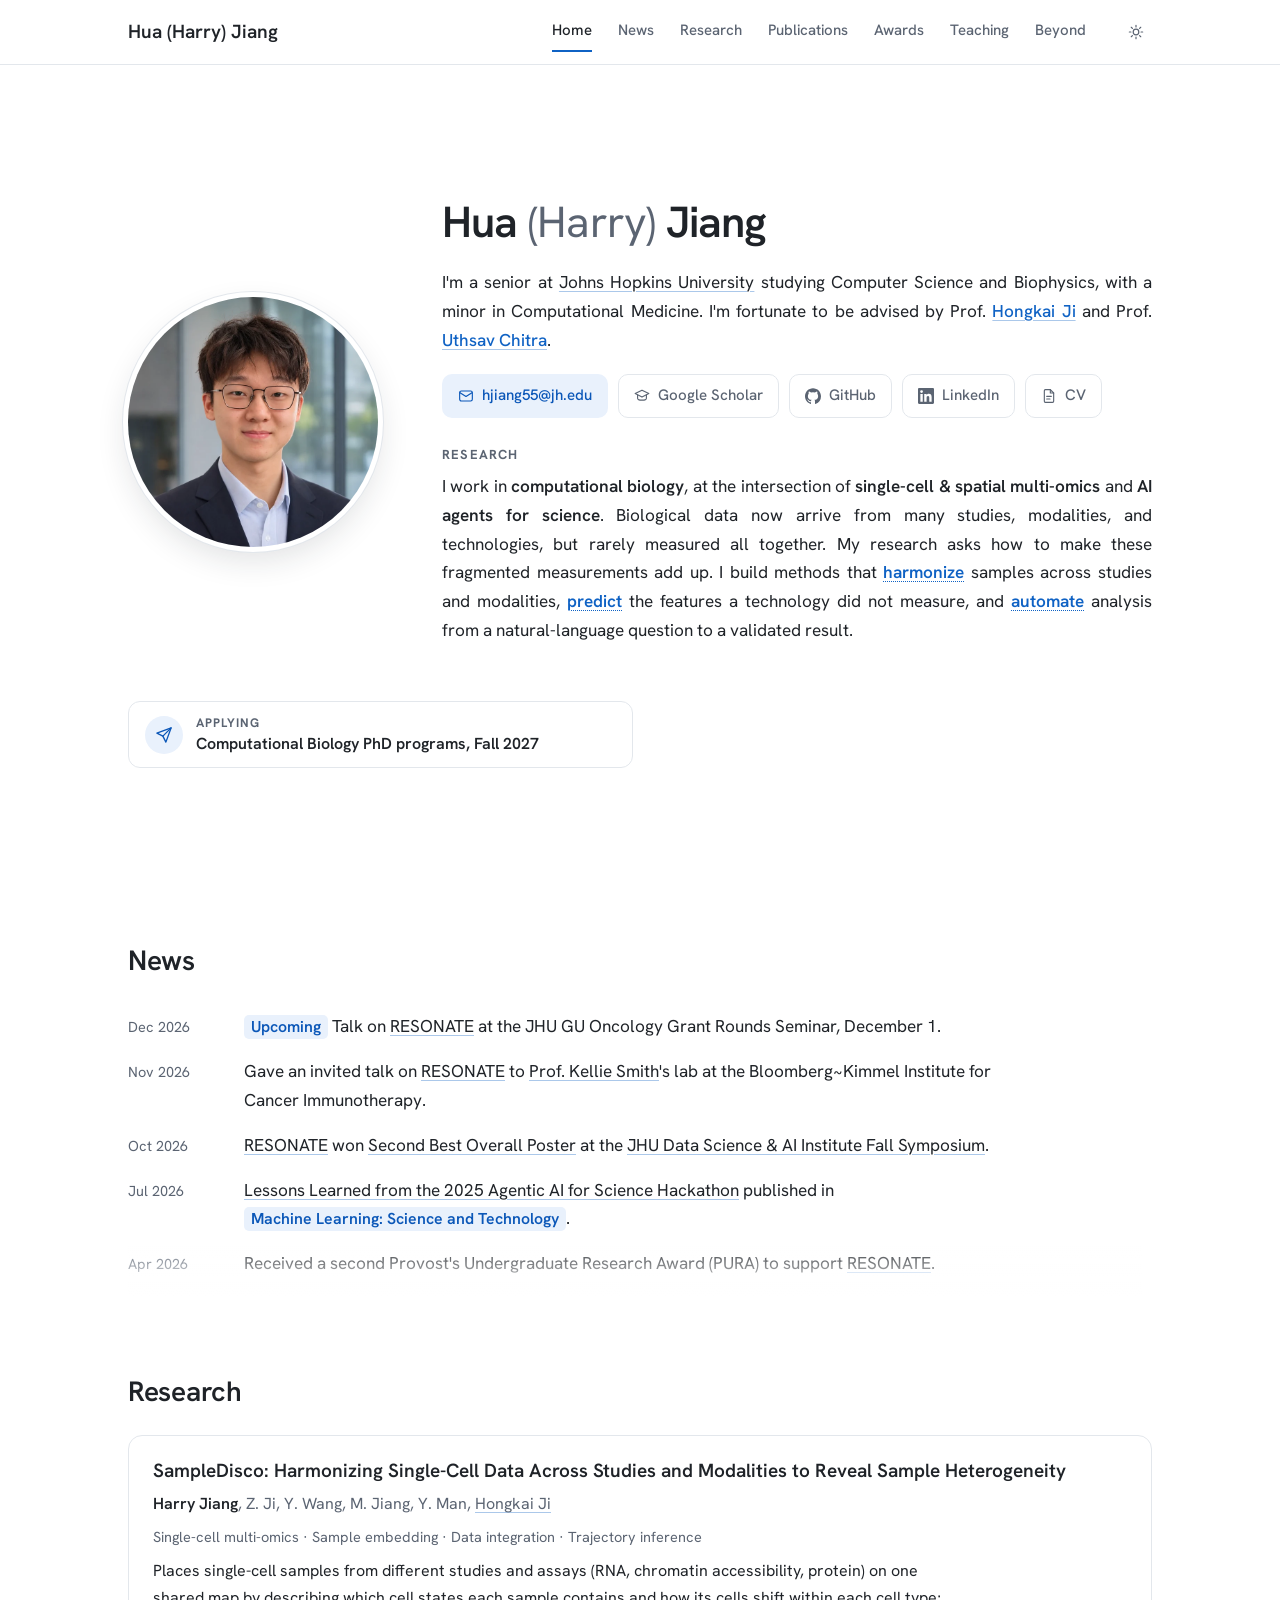
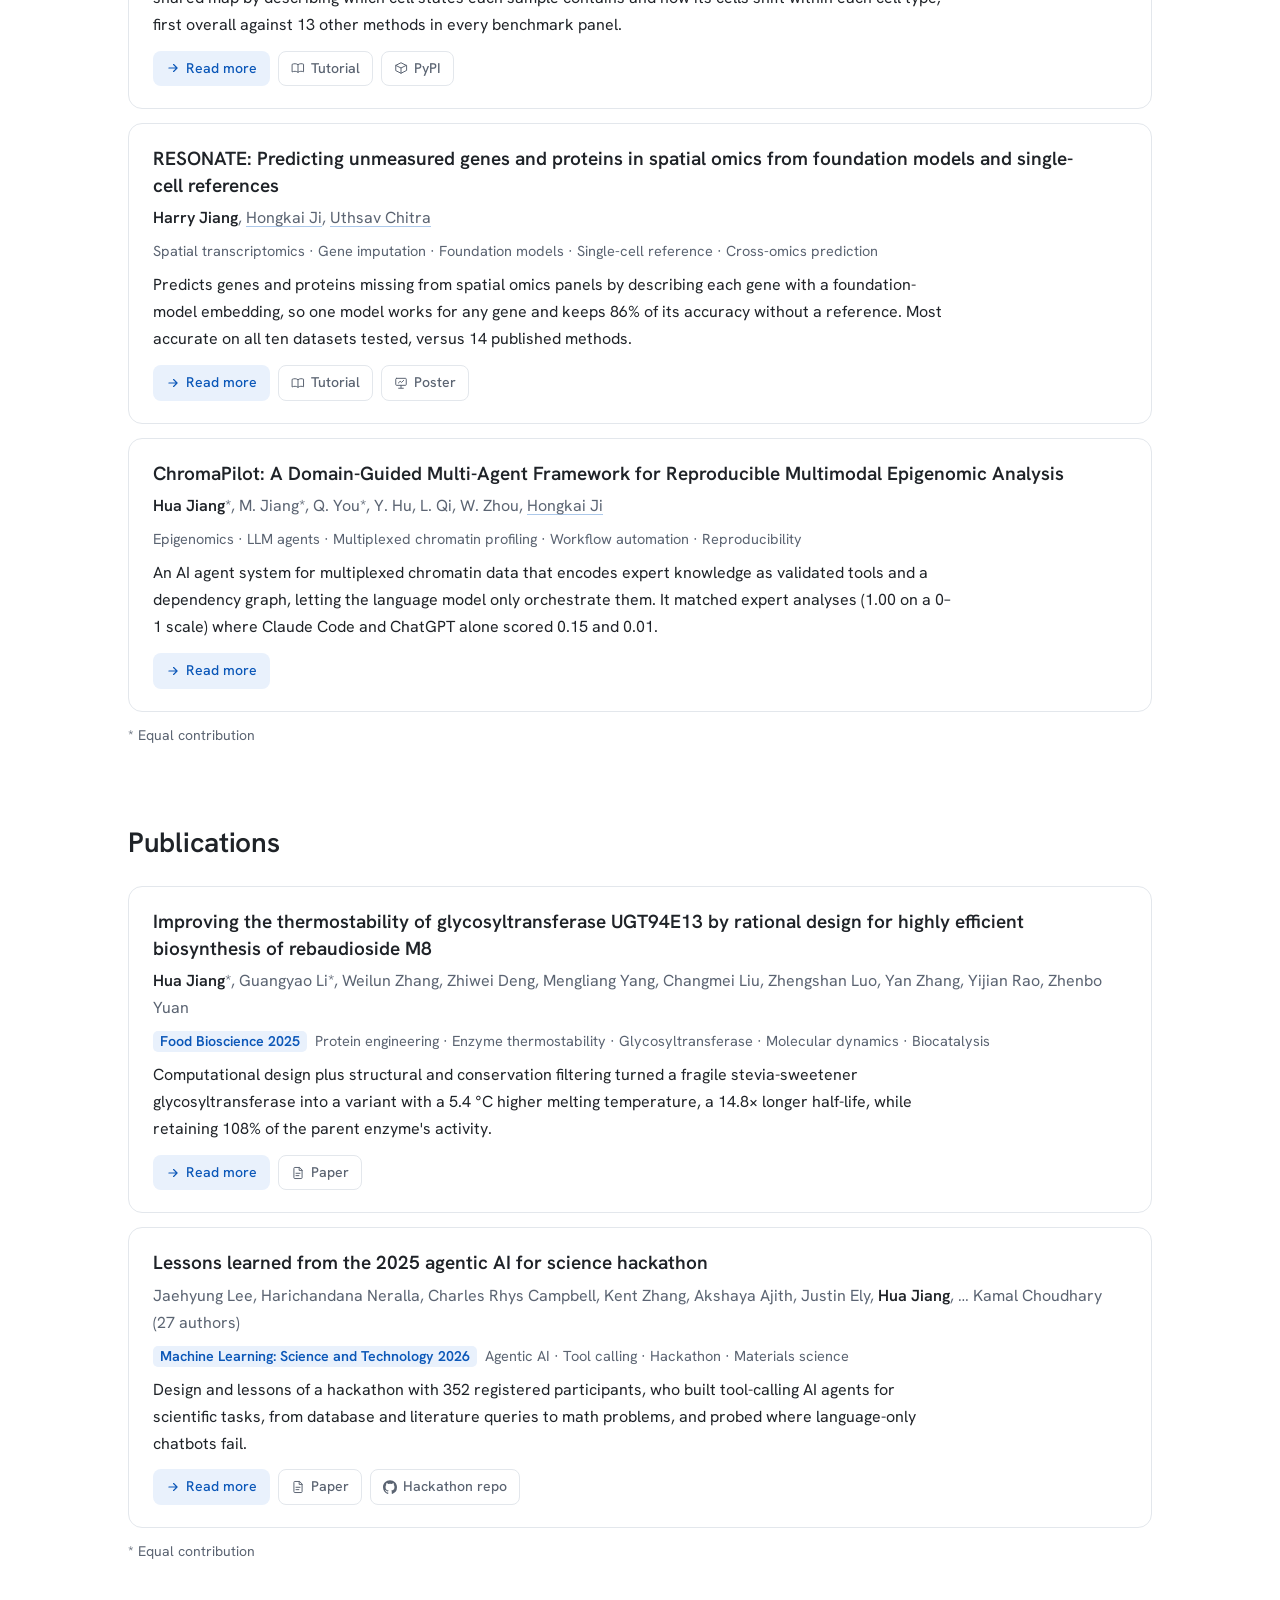
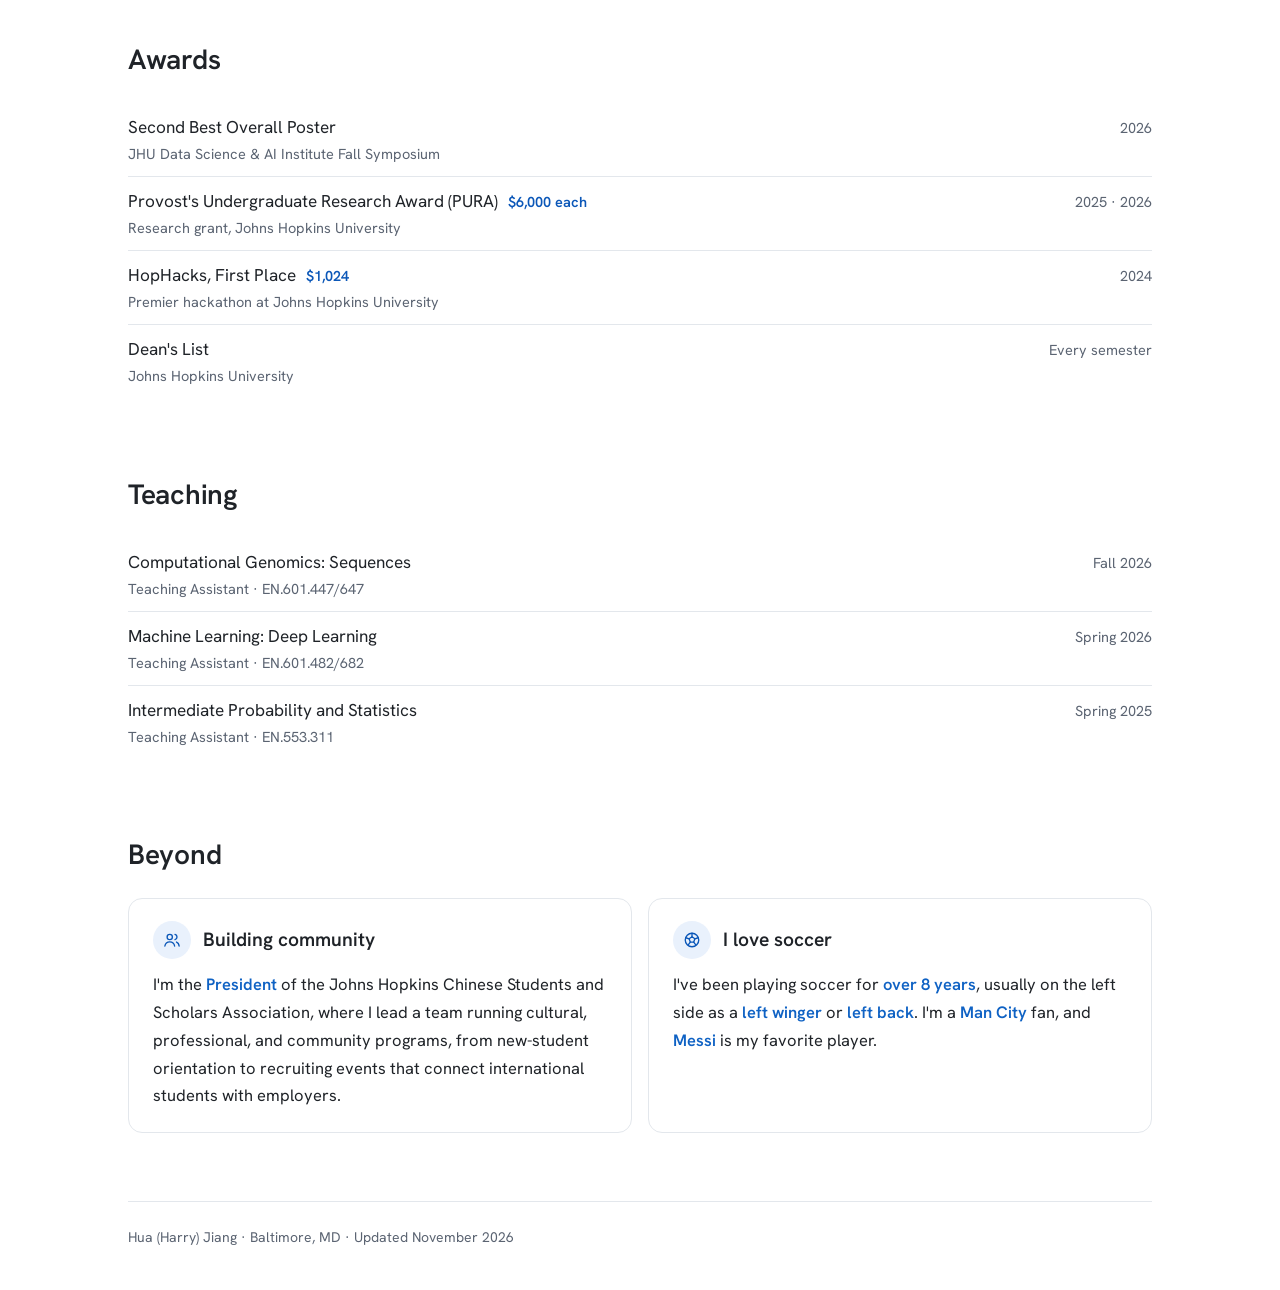
==== index.html @ d9dc02f8 "Rewrite project pages around key messages; hide private code links; applying card - SampleDisco, RES" ====
<!DOCTYPE html>
<html lang="en">
<head>
<meta charset="UTF-8" />
<meta name="viewport" content="width=device-width, initial-scale=1.0" />
<title>Hua (Harry) Jiang | Johns Hopkins University</title>
<meta name="description" content="Hua (Harry) Jiang is a computational biology researcher at Johns Hopkins University working on single-cell and spatial multi-omics and AI agents for science." />
<meta name="author" content="Hua (Harry) Jiang" />
<meta property="og:type" content="website" />
<meta property="og:title" content="Hua (Harry) Jiang | Johns Hopkins University" />
<meta property="og:description" content="Hua (Harry) Jiang is a computational biology researcher at Johns Hopkins University working on single-cell and spatial multi-omics and AI agents for science." />
<meta property="og:url" content="https://j041120h.github.io/" />
<meta property="og:image" content="https://j041120h.github.io/assets/profile.jpg" />
<meta name="twitter:card" content="summary" />
<meta name="twitter:title" content="Hua (Harry) Jiang | Johns Hopkins University" />
<meta name="twitter:description" content="Hua (Harry) Jiang is a computational biology researcher at Johns Hopkins University working on single-cell and spatial multi-omics and AI agents for science." />
<meta name="twitter:image" content="https://j041120h.github.io/assets/profile.jpg" />
<link rel="canonical" href="https://j041120h.github.io/" />
<script type="application/ld+json">
{
 "@context": "https://schema.org",
 "@type": "Person",
 "@id": "https://j041120h.github.io/#person",
 "name": "Hua Jiang",
 "alternateName": ["Harry Jiang", "Hua (Harry) Jiang"],
 "url": "https://j041120h.github.io/",
 "image": "https://j041120h.github.io/assets/profile.jpg",
 "description": "Hua (Harry) Jiang is a computational biology researcher at Johns Hopkins University working on single-cell and spatial multi-omics and AI agents for science.",
 "email": "mailto:hjiang55@jh.edu",
 "jobTitle": "Undergraduate Researcher",
 "affiliation": {"@type": "CollegeOrUniversity", "name": "Johns Hopkins University", "url": "https://www.jhu.edu/"},
 "knowsAbout": ["Computational biology", "Single-cell genomics", "Spatial omics", "Multi-omics integration", "AI agents for science"],
 "sameAs": [
  "https://scholar.google.com/citations?user=ZzkBmwaLdI0C",
  "https://github.com/J041120h",
  "https://www.linkedin.com/in/hua-harry-jiang-b2ab55294/"
 ]
}
</script>
<link rel="icon" href="data:image/svg+xml,%3Csvg xmlns='http://www.w3.org/2000/svg' viewBox='0 0 100 100'%3E%3Crect width='100' height='100' rx='20' fill='%230a4a7a'/%3E%3Ctext x='50' y='67' font-family='Helvetica,Arial,sans-serif' font-size='42' font-weight='600' fill='%23ffffff' text-anchor='middle'%3EHJ%3C/text%3E%3C/svg%3E" />
<script>document.documentElement.className+=' js';/* placeholders show only in local preview or with ?draft */if(location.protocol==='file:'||/[?&]draft\b/.test(location.search))document.documentElement.className+=' draft';</script>
<script>
(function(){var t='light';try{var s=localStorage.getItem('theme');t=s||(window.matchMedia&&matchMedia('(prefers-color-scheme: dark)').matches?'dark':'light');}catch(e){}
document.documentElement.setAttribute('data-theme',t);})();
</script>
<link rel="preconnect" href="https://fonts.googleapis.com">
<link rel="preconnect" href="https://fonts.gstatic.com" crossorigin>
<link href="https://fonts.googleapis.com/css2?family=Hanken+Grotesk:wght@400;500;600;700&display=swap" rel="stylesheet">
<style>
:root{
  --bg:#fff;--bg-soft:#f6f8fa;--ink:#1f2328;--soft:#5b6472;--line:#e3e7ec;
  --accent:#0f62c4;--tint:#e9f1fc;--tint-ink:#0b57b8;--underline:rgba(15,98,196,.35);
  --sans:"Hanken Grotesk","Helvetica Neue",Arial,sans-serif;
  --wrap:1120px;--pad:clamp(20px,4vw,48px);--navh:64px;
  --shadow:0 1px 2px rgba(31,35,40,.1),0 10px 28px rgba(31,35,40,.16);
  --ring:0 0 0 5px var(--bg),0 0 0 6px var(--line),0 12px 32px rgba(31,35,40,.14);
}
:root[data-theme="dark"]{
  --bg:#0d1117;--bg-soft:#151b23;--ink:#e6edf3;--soft:#9aa6b4;--line:#2a313c;
  --accent:#7cb3e8;--tint:#152534;--tint-ink:#a9cdf0;--underline:rgba(124,179,232,.4);
  --shadow:0 10px 28px rgba(0,0,0,.5);
  --ring:0 0 0 5px var(--bg),0 0 0 6px var(--line),0 12px 32px rgba(0,0,0,.45);
}
*,*::before,*::after{box-sizing:border-box;margin:0;padding:0}
html{-webkit-text-size-adjust:100%;scroll-behavior:smooth;scroll-padding-top:calc(var(--navh) + 20px)}
body{background:var(--bg);color:var(--ink);font-family:var(--sans);font-size:clamp(17px,.25vw + 14px,18px);line-height:1.68;-webkit-font-smoothing:antialiased;overflow-x:hidden}
a{color:inherit;text-decoration:underline;text-decoration-color:var(--underline);text-decoration-thickness:1px;text-underline-offset:3px;transition:color .15s,text-decoration-color .15s}
a:hover{color:var(--accent);text-decoration-color:var(--accent)}
:focus-visible{outline:2px solid var(--accent);outline-offset:3px;border-radius:3px}
.skip{position:absolute;left:-9999px;top:0;z-index:99;background:var(--accent);color:#fff;padding:.6rem 1rem}.skip:focus{left:0}

/* top bar */
.topbar{position:sticky;top:0;z-index:50;background:var(--bg);background:color-mix(in srgb,var(--bg) 90%,transparent);-webkit-backdrop-filter:saturate(150%) blur(10px);backdrop-filter:saturate(150%) blur(10px);border-bottom:1px solid var(--line)}
.bar{max-width:var(--wrap);margin:0 auto;height:var(--navh);padding:0 var(--pad);display:flex;align-items:center;gap:1rem}
.brand{font-weight:600;font-size:19px;text-decoration:none}.brand:hover{color:inherit}
.topnav{margin-left:auto;display:flex;gap:26px;min-width:0}
.topnav a{font-size:15px;font-weight:500;color:var(--soft);text-decoration:none;padding:6px 0;border-bottom:2px solid transparent;white-space:nowrap}
.topnav a:hover{color:var(--ink)}.topnav a.current{color:var(--ink);border-bottom-color:var(--accent)}
.theme-btn{margin-left:18px;width:32px;height:32px;flex:none;border:0;background:transparent;color:var(--soft);cursor:pointer;display:grid;place-items:center;border-radius:8px}
.theme-btn:hover{color:var(--accent);background:var(--bg-soft)}.theme-btn svg{width:16px;height:16px;display:block}
:root[data-theme="dark"] .icon-sun{display:none}:root:not([data-theme="dark"]) .icon-moon{display:none}

/* hero */
main{max-width:var(--wrap);margin:0 auto;padding:0 var(--pad)}
.hero{display:grid;grid-template-columns:clamp(210px,20vw,250px) minmax(0,1fr);gap:clamp(40px,5vw,68px);min-height:calc(100vh - var(--navh));min-height:calc(100svh - var(--navh));padding:32px 0;align-content:center;align-items:center}
.portrait{width:100%;aspect-ratio:1;border-radius:50%;overflow:hidden;background:var(--bg-soft);box-shadow:var(--ring)}
.portrait img{width:100%;height:100%;object-fit:cover;display:block}
h1{font-size:clamp(38px,3.4vw,48px);font-weight:600;line-height:1.1;letter-spacing:-.018em;margin-bottom:22px}
h1 .nick{color:var(--soft);font-weight:400}
.hero-text{position:relative;min-width:0}
.hero-text > p{text-align:justify;text-justify:inter-word;hyphens:manual;text-wrap:pretty}
.hero-text p + p{margin-top:16px}
.hero-text strong{font-weight:600}
.advisors a{color:var(--accent);font-weight:500}
.label{font-size:.76em;font-weight:700;letter-spacing:.09em;text-transform:uppercase;color:var(--soft);margin:26px 0 6px}
.nb{white-space:nowrap}

/* link buttons */
.links{display:flex;flex-wrap:wrap;gap:10px;margin-top:20px}
.links a{display:inline-flex;align-items:center;gap:8px;padding:8px 15px;border:1px solid var(--line);border-radius:10px;font-size:.88em;font-weight:500;color:var(--soft);text-decoration:none;transition:color .15s,border-color .15s,background .15s}
.links a:hover{color:var(--accent);border-color:var(--accent);background:var(--tint)}
.links a.primary{color:var(--tint-ink);background:var(--tint);border-color:transparent}
.links a.primary:hover{border-color:var(--accent);background:color-mix(in srgb,var(--tint) 82%,var(--accent))}
.links svg{width:16px;height:16px;display:block;flex:none}
.links.sm{margin-top:12px;gap:8px}.links.sm a{padding:5px 12px;border-radius:8px;font-size:.82em;gap:6px}.links.sm svg{width:14px;height:14px}

/* status cards */
.status{grid-column:1/-1;display:grid;grid-template-columns:repeat(2,minmax(0,1fr));gap:14px;margin-top:-8px}
.stat{display:flex;align-items:center;gap:13px;padding:13px 16px;border:1px solid var(--line);border-radius:12px}
.stat-ic{display:grid;place-items:center;width:38px;height:38px;flex:none;border-radius:50%;background:var(--tint);color:var(--tint-ink)}.stat-ic svg{width:18px;height:18px;display:block}
.stat-k{font-size:.72em;font-weight:700;letter-spacing:.08em;text-transform:uppercase;color:var(--soft);line-height:1.4}
.stat-v{font-size:.93em;font-weight:600;line-height:1.35}

/* research peek cards */
.peek-trigger{font:inherit;font-weight:600;color:var(--accent);background:none;border:0;padding:0;cursor:pointer;text-decoration:underline dotted;text-decoration-thickness:1px;text-underline-offset:3px}
.peek-trigger[aria-expanded="true"]{text-decoration-style:solid}
.peek-card{margin-top:12px;padding:14px 18px;background:var(--bg);border:1px solid var(--line);border-radius:12px;font-size:15.5px;line-height:1.55}
.js .peek-card{display:none;position:absolute;z-index:20;width:min(440px,100%);margin:0;box-shadow:var(--shadow)}
.js .peek-card.open{display:block}
.peek-head{font-weight:600;margin-bottom:4px}.peek-rel{margin-top:6px;color:var(--soft);font-size:14.5px}

/* sections */
.page{padding:36px 0}
h2{font-size:28px;font-weight:600;letter-spacing:-.01em;margin-bottom:20px}
.subhead{font-size:.76em;font-weight:700;letter-spacing:.09em;text-transform:uppercase;color:var(--soft);margin:30px 0 12px}
.chip{display:inline-block;padding:0 7px;border-radius:5px;background:var(--tint);color:var(--tint-ink);font-weight:600;font-size:.92em;line-height:1.5;white-space:nowrap}
.chip.muted{background:var(--bg-soft);color:var(--soft)}
.hl{color:var(--accent);font-weight:600;white-space:nowrap}

/* news */
.news{list-style:none}.news li{display:grid;grid-template-columns:96px 1fr;gap:20px;padding:8px 0;align-items:baseline}
.news li > span:last-child{text-wrap:pretty}
.date{font-size:14.5px;color:var(--soft);white-space:nowrap}
.news-scroll{position:relative}
.news{max-height:17em;overflow-y:auto;padding-right:10px;scrollbar-width:thin;scrollbar-color:var(--line) transparent}
.news::-webkit-scrollbar{width:6px}.news::-webkit-scrollbar-thumb{background:var(--line);border-radius:3px}
.news-scroll::after{content:"";position:absolute;left:0;right:10px;bottom:0;height:56px;pointer-events:none;background:linear-gradient(to bottom,transparent,var(--bg));transition:opacity .2s}
.news-scroll.at-end::after{opacity:0}

/* publications */
.pubs{list-style:none}
.pub{padding:22px 24px;border:1px solid var(--line);border-radius:14px;scroll-margin-top:calc(var(--navh) + 20px);transition:border-color .2s,box-shadow .2s,background .2s}
.pub + .pub{margin-top:14px}.pub:target{border-color:var(--accent);background:var(--tint)}
.pub-title{font-size:19px;font-weight:600;line-height:1.4;margin-bottom:6px;text-wrap:pretty}.pub-title a{text-decoration:none}.pub-title a:hover{color:var(--accent)}
.pub-authors{font-size:16px;color:var(--soft)}.pub-authors strong{color:var(--ink);font-weight:600}
.pub-venue{font-size:15.5px;margin-top:6px}.pub-venue .chip{white-space:normal}
.pub-kw{color:var(--soft);font-size:14.5px;margin-left:8px}
.pub-tldr{font-size:16px;margin-top:8px;max-width:50em;text-wrap:pretty}
.footnote{margin-top:12px;font-size:14px;color:var(--soft)}

/* rows (awards, teaching) */
.rows{list-style:none}.rows li{display:grid;grid-template-columns:1fr auto;gap:4px 24px;padding:10px 0;border-bottom:1px solid var(--line);align-items:baseline}.rows li:last-child{border-bottom:0}
.sub{display:block;font-size:14.5px;color:var(--soft)}.terms{font-size:14.5px;color:var(--soft);text-align:right}
.amt{color:var(--tint-ink);font-size:14.5px;font-weight:600;margin-left:6px}

/* beyond cards */
.bgrid{display:grid;grid-template-columns:repeat(auto-fit,minmax(min(100%,340px),1fr));gap:16px}
.bcard{padding:22px 24px;border:1px solid var(--line);border-radius:14px}
.bhead{display:flex;align-items:center;gap:12px;margin-bottom:12px}.bhead h3{font-size:1.12em;font-weight:600}
.bcard p{font-size:.96em;text-wrap:pretty}.bcard a{color:var(--accent);font-weight:500}
.facts{display:flex;flex-wrap:wrap;gap:8px;margin-top:14px;font-size:.84em}

/* draft placeholders: delete once real content is in */
.todo{display:inline-block;padding:0 8px;border:1px dashed var(--soft);border-radius:6px;color:var(--soft);font-style:italic;font-weight:500;font-size:.9em;line-height:1.6}
.links a.todo-link{border-style:dashed;font-style:italic}
.bcard.todo-card{border-style:dashed}.bcard.todo-card p{color:var(--soft);font-style:italic}
html:not(.draft) .todo-only{display:none!important}

footer{margin-top:32px;padding:24px 0 40px;border-top:1px solid var(--line);font-size:14px;color:var(--soft);display:flex;flex-wrap:wrap;justify-content:space-between;gap:6px 24px}
footer a{color:inherit}
@media (max-width:1200px){footer{padding-right:56px}}
.to-top{position:fixed;right:24px;bottom:24px;z-index:60;width:42px;height:42px;border:1px solid var(--line);border-radius:50%;background:var(--bg);color:var(--soft);cursor:pointer;display:grid;place-items:center;opacity:0;visibility:hidden;transition:opacity .25s,color .15s}
.to-top.show{opacity:1;visibility:visible}.to-top:hover{color:var(--accent)}.to-top svg{width:17px;height:17px;display:block}

/* inline-link hover pill */
.hero-text p a,.stat-v a,.peek-rel a,.news a,.pub-authors a,.bcard a,.peek-trigger{border-radius:3px;transition:color .15s,background-color .15s,box-shadow .15s,text-decoration-color .15s}
.hero-text p a:hover,.stat-v a:hover,.peek-rel a:hover,.news a:hover,.pub-authors a:hover,.bcard a:hover,.peek-trigger:hover,.peek-trigger[aria-expanded="true"]{color:var(--tint-ink);background-color:var(--tint);box-shadow:0 0 0 3px var(--tint);text-decoration-color:transparent}
.stat,.bcard{transition:border-color .2s,box-shadow .2s}
@media (hover:hover){.pub:hover,.stat:hover,.bcard:hover{border-color:color-mix(in srgb,var(--accent) 35%,var(--line));box-shadow:0 2px 12px rgba(31,35,40,.06)}}

@keyframes rise{from{opacity:0;transform:translateY(8px)}to{opacity:1;transform:none}}
.hero > *{animation:rise .5s cubic-bezier(.2,.7,.3,1) both}.hero > *:nth-child(2){animation-delay:.05s}.hero > *:nth-child(3){animation-delay:.1s}
@media (prefers-reduced-motion:reduce){html{scroll-behavior:auto}.hero > *{animation:none}}

@media (max-width:860px){
  .hero{grid-template-columns:1fr;gap:28px;padding:28px 0;align-content:start;align-items:start}
  .portrait{width:150px}
  .status{grid-template-columns:1fr;margin-top:0}
  h1{font-size:36px}
  .js .peek-card{left:0!important;width:100%}
}
@media (max-width:760px){.bgrid{grid-template-columns:1fr}.hero-text > p{text-align:left}}
@media (max-width:700px){.brand{display:none}.topnav{margin-left:0;gap:18px;overflow-x:auto;scrollbar-width:none}.topnav::-webkit-scrollbar{display:none}.bar{--navh:56px;height:56px}.theme-btn{margin-left:auto}}
@media (max-width:560px){body{font-size:16px}.news li{grid-template-columns:1fr;gap:0}.rows li{grid-template-columns:1fr}.terms{text-align:left}.pub-kw{display:block;margin:4px 0 0}.pub{padding:18px}}
@media print{.topbar,.to-top,.skip{display:none!important}.news{max-height:none;overflow:visible}.news-scroll::after{display:none}.js .peek-card{display:block;position:static;box-shadow:none;width:100%;margin-top:8px}}
</style>
</head>
<body>
<a class="skip" href="#main">Skip to content</a>

<header class="topbar"><div class="bar">
  <a class="brand" href="#home">Hua (Harry) Jiang</a>
  <nav class="topnav" aria-label="Sections"><a href="#home">Home</a><a href="#news">News</a><a href="#research">Research</a><a href="#publications">Publications</a><a href="#awards">Awards</a><a href="#teaching">Teaching</a><a href="#beyond">Beyond</a></nav>
  <button class="theme-btn" id="theme" type="button" aria-label="Toggle color theme" aria-pressed="false"><svg class="icon-sun" viewBox="0 0 24 24" fill="none" stroke="currentColor" stroke-width="1.8" stroke-linecap="round" aria-hidden="true"><circle cx="12" cy="12" r="4.2"/><path d="M12 2v2.4M12 19.6V22M2 12h2.4M19.6 12H22M4.9 4.9l1.7 1.7M17.4 17.4l1.7 1.7M19.1 4.9l-1.7 1.7M6.6 17.4l-1.7 1.7"/></svg><svg class="icon-moon" viewBox="0 0 24 24" fill="none" stroke="currentColor" stroke-width="1.8" stroke-linejoin="round" aria-hidden="true"><path d="M20 14.4A8 8 0 0 1 9.6 4 7 7 0 1 0 20 14.4Z"/></svg></button>
</div></header>

<main id="main">

<!-- ============================== HOME ============================== -->
<section class="hero page" id="home">
  <div>
    <div class="portrait"><picture><source srcset="assets/profile.webp?v=2" type="image/webp"><img src="assets/profile.jpg?v=2" alt="Hua (Harry) Jiang" width="720" height="720"></picture></div>
  </div>
  <div class="hero-text" id="heroText">
    <h1>Hua <span class="nick">(Harry)</span> Jiang</h1>
    <p>I'm a senior at <a href="https://www.jhu.edu/" target="_blank" rel="noopener noreferrer">Johns Hopkins University</a> studying Computer Science and Biophysics, with a minor in Computational Medicine. I'm fortunate to be advised by <span class="advisors">Prof. <a href="https://publichealth.jhu.edu/faculty/1943/hongkai-ji" target="_blank" rel="noopener noreferrer">Hongkai Ji</a> and Prof. <a href="https://uthsavc.github.io" target="_blank" rel="noopener noreferrer">Uthsav Chitra</a></span>.</p>
    <nav class="links" aria-label="Profiles">
      <a class="primary" id="emailBox" href="mailto:hjiang55@jh.edu" title="Click to copy"><svg viewBox="0 0 24 24" fill="none" stroke="currentColor" stroke-width="1.7" stroke-linecap="round" stroke-linejoin="round" aria-hidden="true"><rect x="2.5" y="4.5" width="19" height="15" rx="2.5"/><path d="m3 7 9 5.6L21 7"/></svg><span class="email-text">hjiang55@jh.edu</span></a>
      <a href="https://scholar.google.com/citations?user=ZzkBmwaLdI0C&amp;hl=en" target="_blank" rel="noopener noreferrer"><svg viewBox="0 0 24 24" fill="none" stroke="currentColor" stroke-width="1.7" stroke-linecap="round" stroke-linejoin="round" aria-hidden="true"><path d="M12 3.2 1.8 8.4 12 13.6l10.2-5.2z"/><path d="M5.4 10.6v4.6c0 1.7 2.95 3 6.6 3s6.6-1.3 6.6-3v-4.6"/></svg>Google Scholar</a>
      <a href="https://github.com/J041120h" target="_blank" rel="noopener noreferrer"><svg viewBox="0 0 24 24" fill="currentColor" aria-hidden="true"><path d="M12 .5C5.37.5 0 5.87 0 12.5c0 5.3 3.44 9.8 8.2 11.39.6.11.82-.26.82-.58v-2.03c-3.34.73-4.04-1.61-4.04-1.61-.55-1.39-1.34-1.76-1.34-1.76-1.09-.75.08-.73.08-.73 1.2.08 1.84 1.24 1.84 1.24 1.07 1.83 2.81 1.3 3.5.99.11-.78.42-1.3.76-1.6-2.67-.3-5.47-1.34-5.47-5.96 0-1.32.47-2.39 1.24-3.23-.12-.31-.54-1.53.12-3.18 0 0 1.01-.32 3.3 1.23a11.5 11.5 0 0 1 6 0c2.29-1.55 3.3-1.23 3.3-1.23.66 1.65.24 2.87.12 3.18.77.84 1.24 1.91 1.24 3.23 0 4.63-2.81 5.65-5.49 5.95.43.37.82 1.1.82 2.22v3.29c0 .32.21.7.83.58A12 12 0 0 0 24 12.5C24 5.87 18.63.5 12 .5z"/></svg>GitHub</a>
      <a href="https://www.linkedin.com/in/hua-harry-jiang-b2ab55294/" target="_blank" rel="noopener noreferrer"><svg viewBox="0 0 24 24" fill="currentColor" aria-hidden="true"><path d="M20.45 20.45h-3.56v-5.57c0-1.33-.02-3.04-1.85-3.04-1.85 0-2.14 1.45-2.14 2.94v5.67H9.35V9h3.41v1.56h.05c.48-.9 1.64-1.85 3.37-1.85 3.6 0 4.27 2.37 4.27 5.46v6.28zM5.34 7.43a2.06 2.06 0 1 1 0-4.13 2.06 2.06 0 0 1 0 4.13zM7.12 20.45H3.56V9h3.56v11.45zM22.22 0H1.77C.79 0 0 .77 0 1.73v20.54C0 23.23.79 24 1.77 24h20.45c.98 0 1.78-.77 1.78-1.73V1.73C24 .77 23.2 0 22.22 0z"/></svg>LinkedIn</a>
      <a href="assets/Hua_Jiang_CV.pdf" target="_blank" rel="noopener noreferrer"><svg viewBox="0 0 24 24" fill="none" stroke="currentColor" stroke-width="1.7" stroke-linecap="round" stroke-linejoin="round" aria-hidden="true"><path d="M14 2.5H6.5A1.5 1.5 0 0 0 5 4v16a1.5 1.5 0 0 0 1.5 1.5h11A1.5 1.5 0 0 0 19 20V7.5z"/><path d="M14 2.5V7.5H19M8.5 12.5h7M8.5 16.5h5"/></svg>CV</a>
    </nav>

    <h2 class="label">Research</h2>
    <!-- DRAFT: research statement written from the resume; edit freely -->
    <p>I work in <strong>computational biology</strong>, at the intersection of <strong>single-cell &amp; spatial multi-omics</strong> and <strong>AI agents for science</strong>. Biological data now arrive from many studies, modalities, and technologies, but rarely measured all together. My research asks how to make these fragmented measurements add up. I build methods that <span class="nb"><button type="button" class="peek-trigger" aria-expanded="false" aria-controls="peek-harmonize">harmonize</button></span> samples across studies and modalities, <span class="nb"><button type="button" class="peek-trigger" aria-expanded="false" aria-controls="peek-predict">predict</button></span> the features a technology did not measure, and <span class="nb"><button type="button" class="peek-trigger" aria-expanded="false" aria-controls="peek-automate">automate</button></span> analysis from a natural-language question to a validated result.</p>
    <div class="peek-card" id="peek-harmonize"><div class="peek-head">Harmonize across studies</div>Embed single-cell samples from different studies and assays (RNA, chromatin accessibility, protein) in one shared space, without paired measurements.<div class="peek-rel">See <a href="sampledisco/">SampleDisco</a></div></div>
    <div class="peek-card" id="peek-predict"><div class="peek-head">Predict what wasn't measured</div>Predict unmeasured genes and proteins in spatial data from foundation-model gene embeddings and a single-cell reference.<div class="peek-rel">See <a href="resonate/">RESONATE</a></div></div>
    <div class="peek-card" id="peek-automate"><div class="peek-head">Automate analysis</div>Multi-agent systems that turn natural-language requests into validated epigenomic analyses, scripts, and reports.<div class="peek-rel">See <a href="chromapilot/">ChromaPilot</a></div></div>
  </div>

  <div class="status">
    <div class="stat"><span class="stat-ic"><svg viewBox="0 0 24 24" fill="none" stroke="currentColor" stroke-width="1.8" stroke-linecap="round" stroke-linejoin="round" aria-hidden="true"><path d="M21.5 2.5 10.5 13.5"/><path d="M21.5 2.5 14.5 21.5l-4-8-8-4z"/></svg></span><div><div class="stat-k">Applying</div><div class="stat-v">Computational Biology PhD programs, Fall 2027</div></div></div>
  </div>
</section>

<!-- ============================== NEWS ============================== -->
<section class="page" id="news"><h2>News</h2>
<div class="news-scroll" id="newsScroll"><ul class="news" id="newsList" tabindex="0" aria-label="News, scroll for more">
  <li><span class="date">Dec 2026</span><span><span class="chip">Upcoming</span> Talk on <a href="resonate/">RESONATE</a> at the JHU GU Oncology Grant Rounds Seminar, December 1.</span></li>
  <li><span class="date">Nov 2026</span><span>Gave an invited talk on <a href="resonate/">RESONATE</a> to <a href="https://gradimmunology.med.som.jhmi.edu/smith" target="_blank" rel="noopener noreferrer">Prof. Kellie Smith</a>'s lab at the Bloomberg~Kimmel Institute for Cancer Immunotherapy.</span></li>
  <li><span class="date">Oct 2026</span><span><a href="resonate/">RESONATE</a> won <a href="resonate/poster.jpg" target="_blank" rel="noopener noreferrer">Second Best Overall Poster</a> at the <a href="https://ai.jhu.edu/event/data-science-and-ai-institute-fall-2026-symposium-artificial-intelligence-and-human-learning/" target="_blank" rel="noopener noreferrer">JHU Data Science &amp; AI Institute Fall Symposium</a>.</span></li>
  <li><span class="date">Jul 2026</span><span><a href="hackathon/">Lessons Learned from the 2025 Agentic AI for Science Hackathon</a> published in <span class="chip">Machine Learning: Science and Technology</span>.</span></li>
  <li><span class="date">Apr 2026</span><span>Received a second Provost's Undergraduate Research Award (PURA) to support <a href="resonate/">RESONATE</a>.</span></li>
  <li><span class="date">Nov 2025</span><span>Co-first-author paper on <a href="ugt94e13/">engineering a thermostable glycosyltransferase</a> published in <span class="chip">Food Bioscience</span>.</span></li>
  <li><span class="date">Apr 2025</span><span>Received the Provost's Undergraduate Research Award (PURA).</span></li>
  <li><span class="date">Sep 2024</span><span>Won <strong>First Place</strong> at HopHacks, Johns Hopkins' premier hackathon.</span></li>
</ul></div>
</section>

<!-- ============================== RESEARCH ============================== -->
<!-- BEGIN:research -->
<section class="page" id="research"><h2>Research</h2>
<ol class="pubs">
  <li class="pub" id="pub-sampledisco"><h3 class="pub-title"><a href="sampledisco/">SampleDisco: Harmonizing Single-Cell Data Across Studies and Modalities to Reveal Sample Heterogeneity</a></h3>
    <p class="pub-authors"><strong>Harry Jiang</strong>, Z. Ji, Y. Wang, M. Jiang, Y. Man, Hongkai Ji</p>
    <p class="pub-venue"><span class="pub-kw" style="margin-left:0">Single-cell multi-omics · Sample embedding · Data integration · Trajectory inference</span></p>
    <p class="pub-tldr">Places single-cell samples from different studies and assays (RNA, chromatin accessibility, protein) on one shared map by describing which cell states each sample contains and how its cells shift within each cell type; first overall against 13 other methods in every benchmark panel.</p>
    <nav class="links sm" aria-label="Links"><a class="primary" href="sampledisco/"><svg viewBox="0 0 24 24" fill="none" stroke="currentColor" stroke-width="2" stroke-linecap="round" stroke-linejoin="round" aria-hidden="true"><path d="M5 12h14M13 6l6 6-6 6"/></svg>Read more</a><a href="https://j041120h.github.io/SampleDisco_tutorial/" target="_blank" rel="noopener noreferrer"><svg viewBox="0 0 24 24" fill="none" stroke="currentColor" stroke-width="1.7" stroke-linecap="round" stroke-linejoin="round" aria-hidden="true"><path d="M2.5 5.5c3-1.3 6.2-1.3 9.5.8 3.3-2.1 6.5-2.1 9.5-.8v13c-3-1.3-6.2-1.3-9.5.8-3.3-2.1-6.5-2.1-9.5-.8z"/><path d="M12 6.3v13"/></svg>Tutorial</a><a href="https://pypi.org/project/sampledisco/" target="_blank" rel="noopener noreferrer"><svg viewBox="0 0 24 24" fill="none" stroke="currentColor" stroke-width="1.7" stroke-linecap="round" stroke-linejoin="round" aria-hidden="true"><path d="M21 7.5 12 3 3 7.5v9L12 21l9-4.5z"/><path d="M3 7.5 12 12l9-4.5M12 12v9"/></svg>PyPI</a></nav></li>
  <li class="pub" id="pub-resonate"><h3 class="pub-title"><a href="resonate/">RESONATE: Predicting unmeasured genes and proteins in spatial omics from foundation models and single-cell references</a></h3>
    <p class="pub-authors"><strong>Harry Jiang</strong>, Hongkai Ji, Uthsav Chitra</p>
    <p class="pub-venue"><span class="pub-kw" style="margin-left:0">Spatial transcriptomics · Gene imputation · Foundation models · Single-cell reference · Cross-omics prediction</span></p>
    <p class="pub-tldr">Predicts genes and proteins missing from spatial omics panels by describing each gene with a foundation-model embedding, so one model works for any gene and keeps 86% of its accuracy without a reference. Most accurate on all ten datasets tested, versus 14 published methods.</p>
    <nav class="links sm" aria-label="Links"><a class="primary" href="resonate/"><svg viewBox="0 0 24 24" fill="none" stroke="currentColor" stroke-width="2" stroke-linecap="round" stroke-linejoin="round" aria-hidden="true"><path d="M5 12h14M13 6l6 6-6 6"/></svg>Read more</a><a href="https://j041120h.github.io/RESONATE_tutorial/" target="_blank" rel="noopener noreferrer"><svg viewBox="0 0 24 24" fill="none" stroke="currentColor" stroke-width="1.7" stroke-linecap="round" stroke-linejoin="round" aria-hidden="true"><path d="M2.5 5.5c3-1.3 6.2-1.3 9.5.8 3.3-2.1 6.5-2.1 9.5-.8v13c-3-1.3-6.2-1.3-9.5.8-3.3-2.1-6.5-2.1-9.5-.8z"/><path d="M12 6.3v13"/></svg>Tutorial</a><a href="resonate/poster.jpg" target="_blank" rel="noopener noreferrer"><svg viewBox="0 0 24 24" fill="none" stroke="currentColor" stroke-width="1.7" stroke-linecap="round" stroke-linejoin="round" aria-hidden="true"><rect x="3" y="4" width="18" height="12" rx="1.5"/><path d="M12 16v4M8 21h8M7.5 12l3-3 2.5 2 3.5-3.5"/></svg>Poster</a></nav></li>
  <li class="pub" id="pub-chromapilot"><h3 class="pub-title"><a href="chromapilot/">ChromaPilot: A Domain-Guided Multi-Agent Framework for Reproducible Multimodal Epigenomic Analysis</a></h3>
    <p class="pub-authors"><strong>Hua Jiang</strong>*, M. Jiang*, Q. You*, Y. Hu, L. Qi, W. Zhou, Hongkai Ji</p>
    <p class="pub-venue"><span class="pub-kw" style="margin-left:0">Epigenomics · LLM agents · Multiplexed chromatin profiling · Workflow automation · Reproducibility</span></p>
    <p class="pub-tldr">An AI agent system for multiplexed chromatin data that encodes expert knowledge as validated tools and a dependency graph, letting the language model only orchestrate them. It matched expert analyses (1.00 on a 0–1 scale) where Claude Code and ChatGPT alone scored 0.15 and 0.01.</p>
    <nav class="links sm" aria-label="Links"><a class="primary" href="chromapilot/"><svg viewBox="0 0 24 24" fill="none" stroke="currentColor" stroke-width="2" stroke-linecap="round" stroke-linejoin="round" aria-hidden="true"><path d="M5 12h14M13 6l6 6-6 6"/></svg>Read more</a></nav></li>
</ol>
<p class="footnote">* Equal contribution</p>
</section>
<!-- END:research -->

<!-- ============================== PUBLICATIONS ============================== -->
<!-- BEGIN:publications -->
<section class="page" id="publications"><h2>Publications</h2>
<ol class="pubs">
  <li class="pub" id="pub-ugt94e13"><h3 class="pub-title"><a href="ugt94e13/">Improving the thermostability of glycosyltransferase UGT94E13 by rational design for highly efficient biosynthesis of rebaudioside M8</a></h3>
    <p class="pub-authors"><strong>Hua Jiang</strong>*, Guangyao Li*, Weilun Zhang, Zhiwei Deng, Mengliang Yang, Changmei Liu, Zhengshan Luo, Yan Zhang, Yijian Rao, Zhenbo Yuan</p>
    <p class="pub-venue"><span class="chip">Food Bioscience 2025</span><span class="pub-kw">Protein engineering · Enzyme thermostability · Glycosyltransferase · Molecular dynamics · Biocatalysis</span></p>
    <p class="pub-tldr">Computational design plus structural and conservation filtering turned a fragile stevia-sweetener glycosyltransferase into a variant with a 5.4 &deg;C higher melting temperature, a 14.8&times; longer half-life, while retaining 108% of the parent enzyme's activity.</p>
    <nav class="links sm" aria-label="Links"><a class="primary" href="ugt94e13/"><svg viewBox="0 0 24 24" fill="none" stroke="currentColor" stroke-width="2" stroke-linecap="round" stroke-linejoin="round" aria-hidden="true"><path d="M5 12h14M13 6l6 6-6 6"/></svg>Read more</a><a href="https://doi.org/10.1016/j.fbio.2025.107682" target="_blank" rel="noopener noreferrer"><svg viewBox="0 0 24 24" fill="none" stroke="currentColor" stroke-width="1.7" stroke-linecap="round" stroke-linejoin="round" aria-hidden="true"><path d="M14 2.5H6.5A1.5 1.5 0 0 0 5 4v16a1.5 1.5 0 0 0 1.5 1.5h11A1.5 1.5 0 0 0 19 20V7.5z"/><path d="M14 2.5V7.5H19M8.5 12.5h7M8.5 16.5h5"/></svg>Paper</a></nav></li>
  <li class="pub" id="pub-hackathon"><h3 class="pub-title"><a href="hackathon/">Lessons learned from the 2025 agentic AI for science hackathon</a></h3>
    <p class="pub-authors">Jaehyung Lee, Harichandana Neralla, Charles Rhys Campbell, Kent Zhang, Akshaya Ajith, Justin Ely, <strong>Hua Jiang</strong>, … Kamal Choudhary <span class="nb">(27 authors)</span></p>
    <p class="pub-venue"><span class="chip">Machine Learning: Science and Technology 2026</span><span class="pub-kw">Agentic AI · Tool calling · Hackathon · Materials science</span></p>
    <p class="pub-tldr">Design and lessons of a hackathon with 352 registered participants, who built tool-calling AI agents for scientific tasks, from database and literature queries to math problems, and probed where language-only chatbots fail.</p>
    <nav class="links sm" aria-label="Links"><a class="primary" href="hackathon/"><svg viewBox="0 0 24 24" fill="none" stroke="currentColor" stroke-width="2" stroke-linecap="round" stroke-linejoin="round" aria-hidden="true"><path d="M5 12h14M13 6l6 6-6 6"/></svg>Read more</a><a href="https://doi.org/10.1088/2632-2153/ae7f6a" target="_blank" rel="noopener noreferrer"><svg viewBox="0 0 24 24" fill="none" stroke="currentColor" stroke-width="1.7" stroke-linecap="round" stroke-linejoin="round" aria-hidden="true"><path d="M14 2.5H6.5A1.5 1.5 0 0 0 5 4v16a1.5 1.5 0 0 0 1.5 1.5h11A1.5 1.5 0 0 0 19 20V7.5z"/><path d="M14 2.5V7.5H19M8.5 12.5h7M8.5 16.5h5"/></svg>Paper</a><a href="https://github.com/atomgptlab/aai4science" target="_blank" rel="noopener noreferrer"><svg viewBox="0 0 24 24" fill="currentColor" aria-hidden="true"><path d="M12 .5C5.37.5 0 5.87 0 12.5c0 5.3 3.44 9.8 8.2 11.39.6.11.82-.26.82-.58v-2.03c-3.34.73-4.04-1.61-4.04-1.61-.55-1.39-1.34-1.76-1.34-1.76-1.09-.75.08-.73.08-.73 1.2.08 1.84 1.24 1.84 1.24 1.07 1.83 2.81 1.3 3.5.99.11-.78.42-1.3.76-1.6-2.67-.3-5.47-1.34-5.47-5.96 0-1.32.47-2.39 1.24-3.23-.12-.31-.54-1.53.12-3.18 0 0 1.01-.32 3.3 1.23a11.5 11.5 0 0 1 6 0c2.29-1.55 3.3-1.23 3.3-1.23.66 1.65.24 2.87.12 3.18.77.84 1.24 1.91 1.24 3.23 0 4.63-2.81 5.65-5.49 5.95.43.37.82 1.1.82 2.22v3.29c0 .32.21.7.83.58A12 12 0 0 0 24 12.5C24 5.87 18.63.5 12 .5z"/></svg>Hackathon repo</a></nav></li>
</ol>
<p class="footnote">* Equal contribution</p>
</section>
<!-- END:publications -->

<!-- ============================== AWARDS ============================== -->
<section class="page" id="awards"><h2>Awards</h2>
<ul class="rows">
  <li><span>Second Best Overall Poster<span class="sub">JHU Data Science &amp; AI Institute Fall Symposium</span></span><span class="terms">2026</span></li>
  <li><span>Provost's Undergraduate Research Award (PURA) <span class="amt">$6,000 each</span><span class="sub">Research grant, Johns Hopkins University</span></span><span class="terms">2025 · 2026</span></li>
  <li><span>HopHacks, First Place <span class="amt">$1,024</span><span class="sub">Premier hackathon at Johns Hopkins University</span></span><span class="terms">2024</span></li>
  <li><span>Dean's List<span class="sub">Johns Hopkins University</span></span><span class="terms">Every semester</span></li>
</ul>
</section>

<!-- ============================== TEACHING ============================== -->
<section class="page" id="teaching"><h2>Teaching</h2>
<ul class="rows">
  <li><span>Computational Genomics: Sequences<span class="sub">Teaching Assistant · EN.601.447/647</span></span><span class="terms">Fall 2026</span></li>
  <li><span>Machine Learning: Deep Learning<span class="sub">Teaching Assistant · EN.601.482/682</span></span><span class="terms">Spring 2026</span></li>
  <li><span>Intermediate Probability and Statistics<span class="sub">Teaching Assistant · EN.553.311</span></span><span class="terms">Spring 2025</span></li>
</ul>
</section>

<!-- ============================== BEYOND ============================== -->
<section class="page" id="beyond"><h2>Beyond</h2>
<div class="bgrid">
  <article class="bcard"><div class="bhead"><span class="stat-ic"><svg viewBox="0 0 24 24" fill="none" stroke="currentColor" stroke-width="1.8" stroke-linecap="round" stroke-linejoin="round" aria-hidden="true"><circle cx="9" cy="8" r="3.5"/><path d="M2.5 20c.6-3.6 3.2-5.5 6.5-5.5s5.9 1.9 6.5 5.5"/><path d="M16 4.6a3.5 3.5 0 0 1 0 6.8M18 14.7c2 .7 3.2 2.5 3.5 5.3"/></svg></span><h3>Building community</h3></div>
    <p>I'm the <span class="hl">President</span> of the Johns Hopkins Chinese Students and Scholars Association, where I lead a team running cultural, professional, and community programs, from new-student orientation to recruiting events that connect international students with employers.</p></article>
  <article class="bcard"><div class="bhead"><span class="stat-ic"><svg viewBox="0 0 24 24" fill="none" stroke="currentColor" stroke-width="1.8" stroke-linecap="round" stroke-linejoin="round" aria-hidden="true"><circle cx="12" cy="12" r="9"/><path d="m12 7.6 3.8 2.8-1.5 4.4H9.7l-1.5-4.4z"/><path d="M12 3v4.6M15.8 10.4l4.4-1.4M14.3 14.8l2.7 3.7M9.7 14.8 7 18.5M8.2 10.4 3.8 9"/></svg></span><h3>I love soccer</h3></div>
    <p>I've been playing soccer for <span class="hl">over 8 years</span>, usually on the left side as a <span class="hl">left winger</span> or <span class="hl">left back</span>. I'm a <span class="hl">Man City</span> fan, and <span class="hl">Messi</span> is my favorite player.</p></article>
</div>
</section>

<footer><span>Hua (Harry) Jiang · Baltimore, MD · Updated November 2026</span></footer>
</main>

<button class="to-top" id="toTop" type="button" aria-label="Back to top">
  <svg viewBox="0 0 24 24" fill="none" stroke="currentColor" stroke-width="2" stroke-linecap="round" stroke-linejoin="round" aria-hidden="true"><path d="M12 19V5M5 12l7-7 7 7"/></svg>
</button>

<script>
(function(){
  /* Co-author homepages: add "Name":"https://..." pairs and names in .pub-authors become links. */
  var LINKS={"Hongkai Ji":"https://publichealth.jhu.edu/faculty/1943/hongkai-ji","Uthsav Chitra":"https://uthsavc.github.io"};
  document.querySelectorAll('.pub-authors').forEach(function(p){var h=p.innerHTML;Object.keys(LINKS).forEach(function(n){h=h.split(n).join('<a href="'+LINKS[n]+'" target="_blank" rel="noopener noreferrer">'+n+'</a>');});p.innerHTML=h;});

  /* opened from disk: folder links need an explicit index.html */
  if(location.protocol==='file:'){document.querySelectorAll('a[href]').forEach(function(a){var h=a.getAttribute('href');if(/^([a-z]+:|#|\/\/)/i.test(h))return;var i=h.indexOf('#'),p=i<0?h:h.slice(0,i),r=i<0?'':h.slice(i);if(/\/$/.test(p))a.setAttribute('href',p+'index.html'+r);});}
  /* theme toggle */
  var root=document.documentElement,btn=document.getElementById('theme');
  btn.setAttribute('aria-pressed',String(root.getAttribute('data-theme')==='dark'));
  btn.addEventListener('click',function(){var n=root.getAttribute('data-theme')==='dark'?'light':'dark';root.setAttribute('data-theme',n);btn.setAttribute('aria-pressed',String(n==='dark'));try{localStorage.setItem('theme',n);}catch(e){}});

  /* placeholder links do nothing */
  document.querySelectorAll('a.todo-link').forEach(function(a){a.addEventListener('click',function(e){e.preventDefault();});});

  /* click email to copy */
  var eb=document.getElementById('emailBox');
  if(eb&&navigator.clipboard){var et=eb.querySelector('.email-text'),orig=et.textContent,tm;eb.addEventListener('click',function(e){e.preventDefault();navigator.clipboard.writeText(orig).then(function(){et.textContent='Copied!';clearTimeout(tm);tm=setTimeout(function(){et.textContent=orig;},1500);}).catch(function(){location.href=eb.href;});});}

  /* research peek cards: hover on fine pointers, click/tap anywhere, Escape closes */
  var host=document.getElementById('heroText'),trig=[].slice.call(document.querySelectorAll('.peek-trigger')),closeT;
  var fine=window.matchMedia&&window.matchMedia('(hover:hover) and (pointer:fine)').matches;
  function closeAll(){trig.forEach(function(t){t.setAttribute('aria-expanded','false');document.getElementById(t.getAttribute('aria-controls')).classList.remove('open');});}
  function openCard(t){closeAll();var c=document.getElementById(t.getAttribute('aria-controls'));c.classList.add('open');t.setAttribute('aria-expanded','true');
    var h=host.getBoundingClientRect(),r=t.getBoundingClientRect();c.style.top=(r.bottom-h.top+8)+'px';c.style.left=Math.max(0,Math.min(r.left-h.left,h.width-c.offsetWidth))+'px';}
  trig.forEach(function(t){var c=document.getElementById(t.getAttribute('aria-controls'));
    t.addEventListener('click',function(e){e.stopPropagation();if(t.getAttribute('aria-expanded')==='true'&&!fine)closeAll();else openCard(t);});
    if(fine){[t,c].forEach(function(el){el.addEventListener('mouseenter',function(){clearTimeout(closeT);if(el===t)openCard(t);});el.addEventListener('mouseleave',function(){closeT=setTimeout(closeAll,180);});});}
    c.addEventListener('click',function(e){e.stopPropagation();});});
  document.addEventListener('click',closeAll);document.addEventListener('keydown',function(e){if(e.key==='Escape')closeAll();});

  /* news: hide the bottom fade once the list is scrolled to the end (or doesn't overflow) */
  var list=document.getElementById('newsList'),nwrap=document.getElementById('newsScroll');
  function newsFade(){nwrap.classList.toggle('at-end',list.scrollTop+list.clientHeight>=list.scrollHeight-4);}
  list.addEventListener('scroll',newsFade,{passive:true});addEventListener('resize',newsFade);newsFade();

  /* nav highlight + back to top */
  var pages=[].slice.call(document.querySelectorAll('.page')),navs=[].slice.call(document.querySelectorAll('.topnav a')),byId={},toTop=document.getElementById('toTop');
  navs.forEach(function(a){byId[a.getAttribute('href').slice(1)]=a;});
  function spy(){var cur=pages[0];pages.forEach(function(p){if(p.getBoundingClientRect().top<=140)cur=p;});if(innerHeight+scrollY>=document.documentElement.scrollHeight-6)cur=pages[pages.length-1];navs.forEach(function(a){a.classList.remove('current');a.removeAttribute('aria-current');});if(byId[cur.id]){byId[cur.id].classList.add('current');byId[cur.id].setAttribute('aria-current','true');}toTop.classList.toggle('show',scrollY>innerHeight*.8);}
  toTop.addEventListener('click',function(){scrollTo({top:0,behavior:'smooth'});});
  var tick=false;addEventListener('scroll',function(){if(!tick){tick=true;requestAnimationFrame(function(){spy();tick=false;});}},{passive:true});addEventListener('resize',spy);spy();
})();
</script>
</body>
</html>
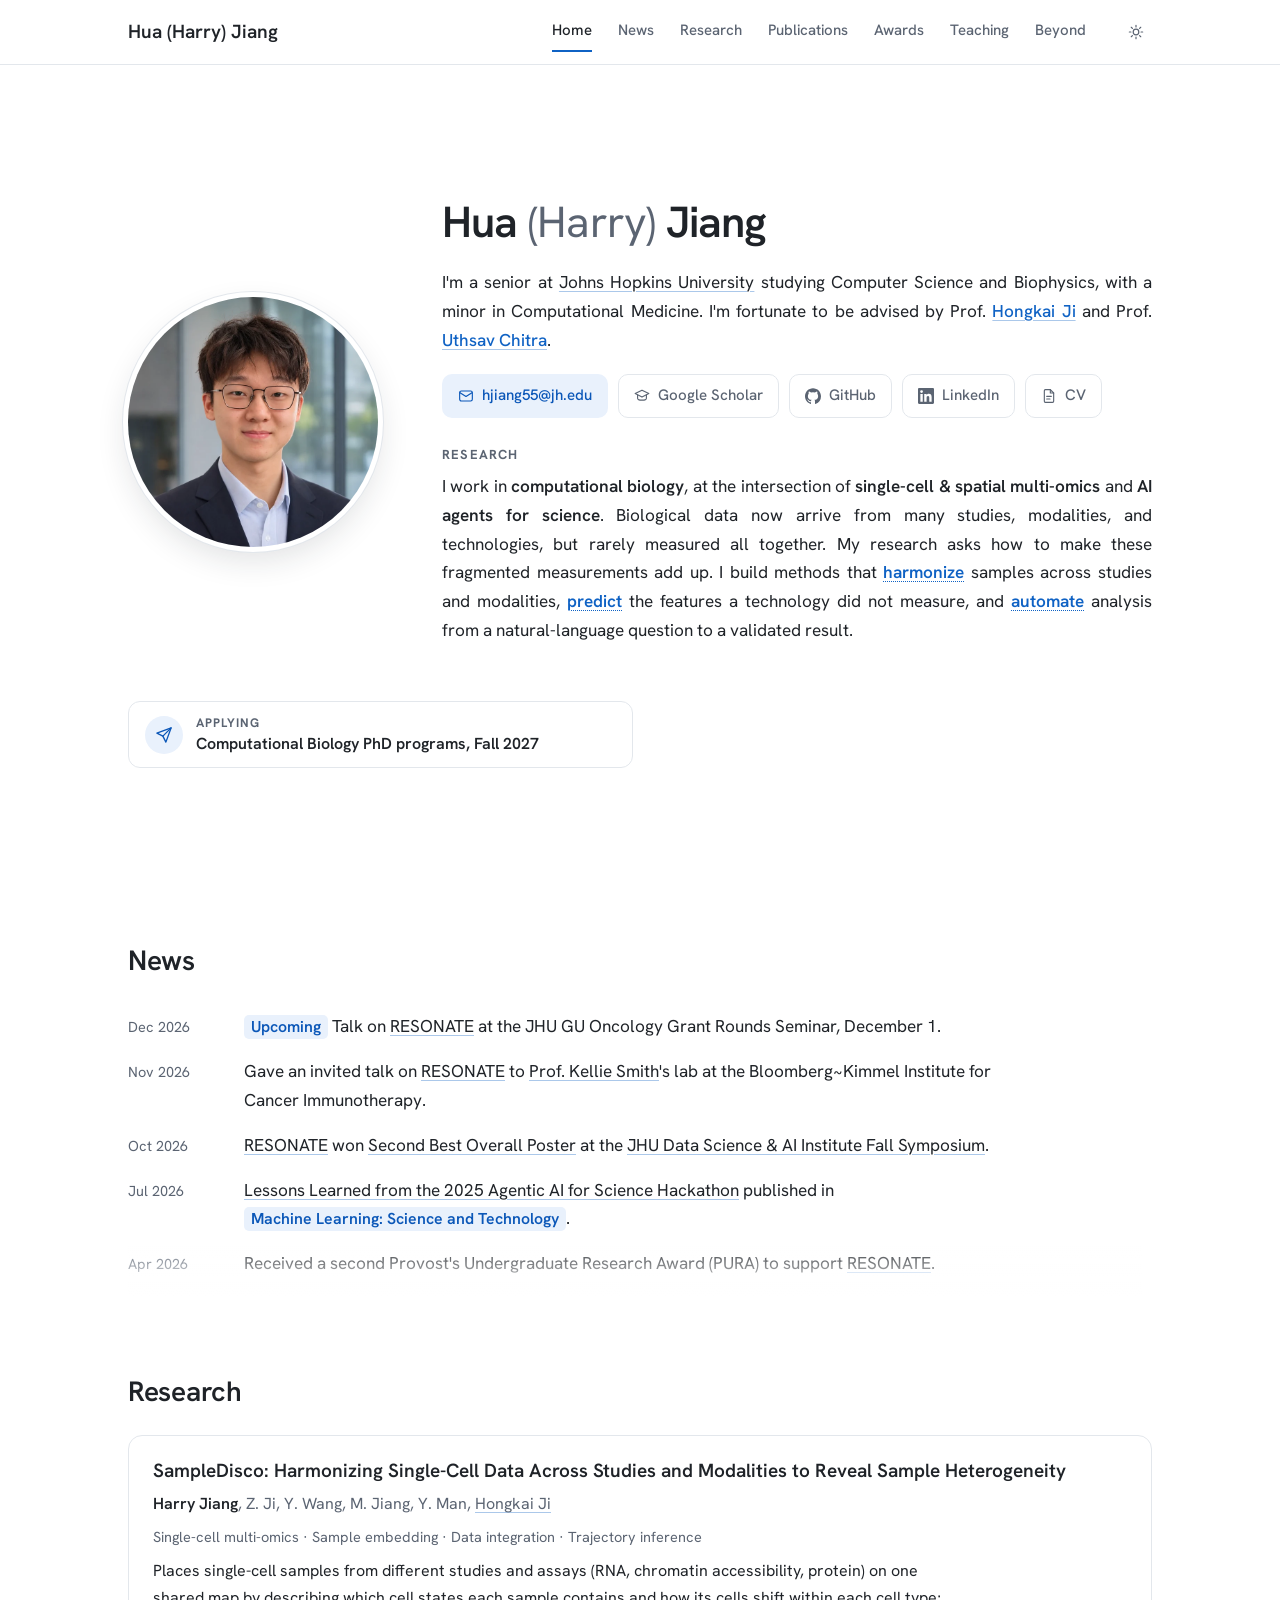
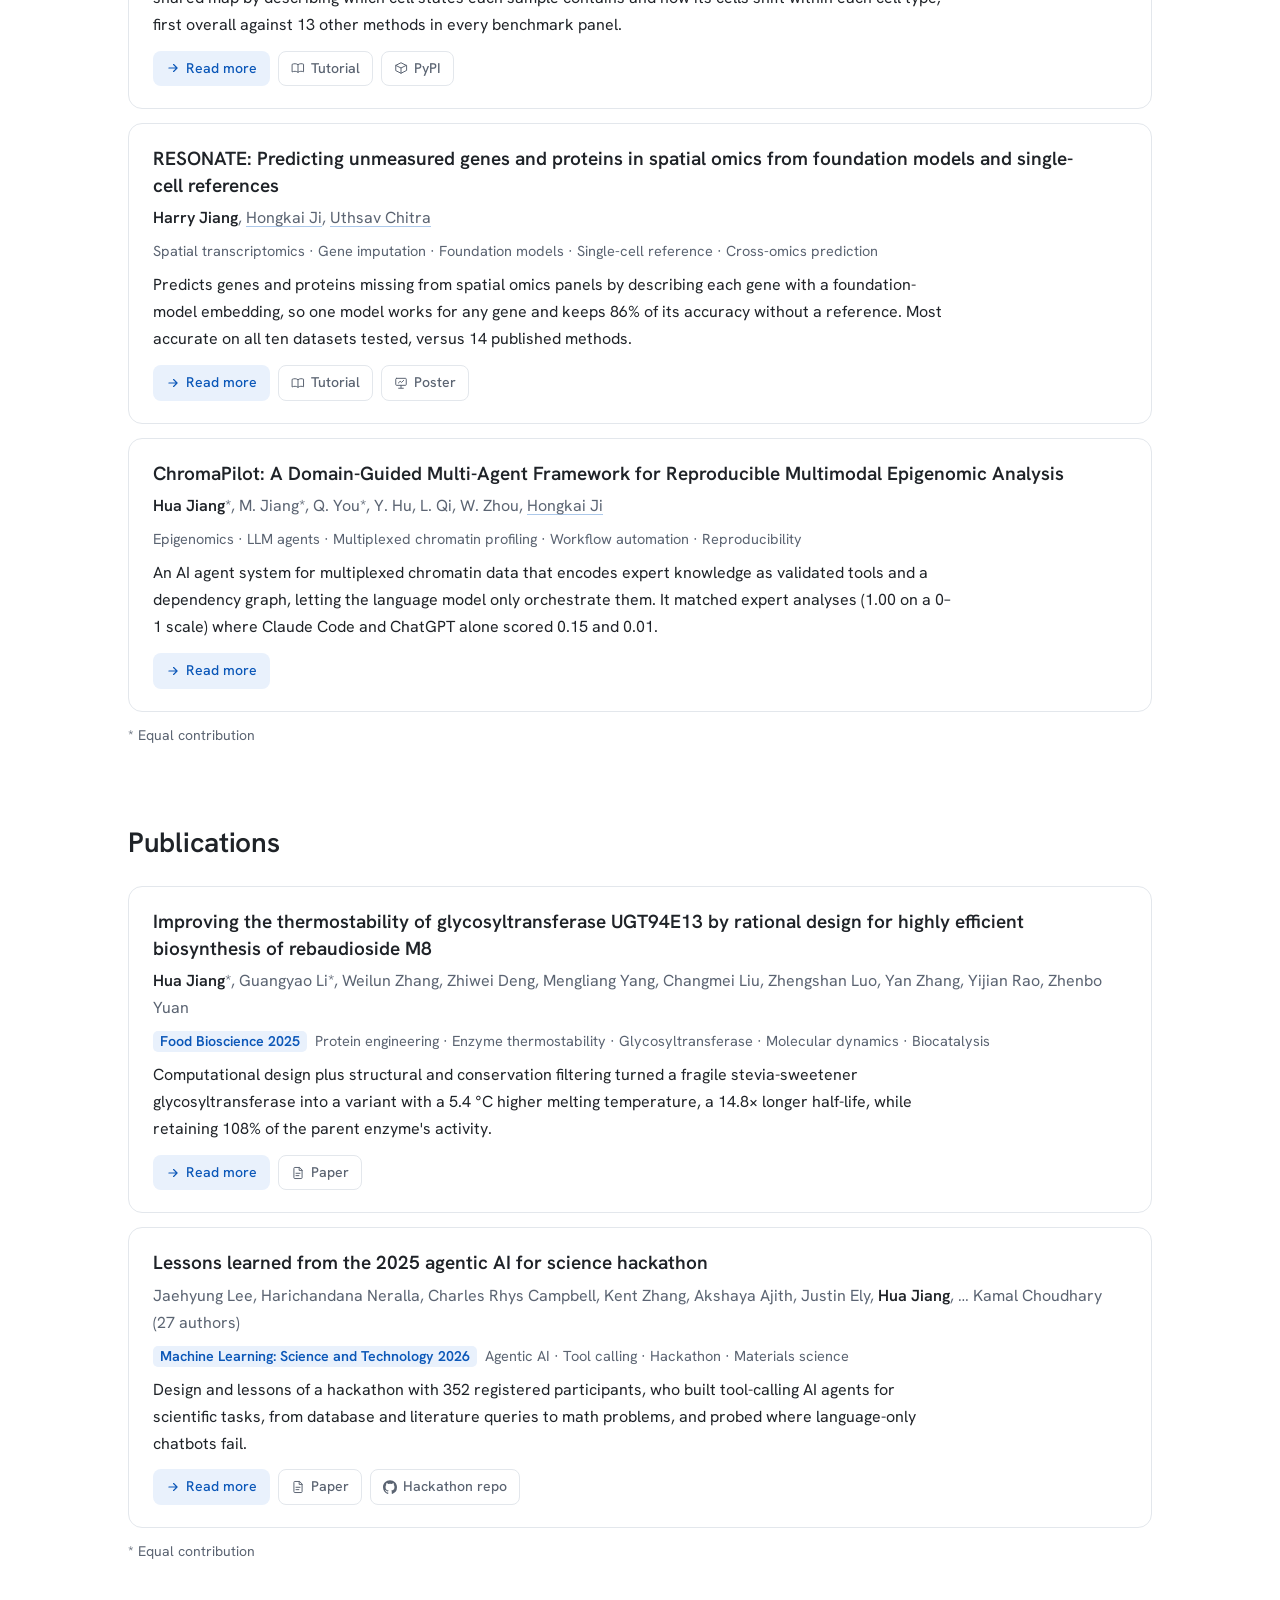
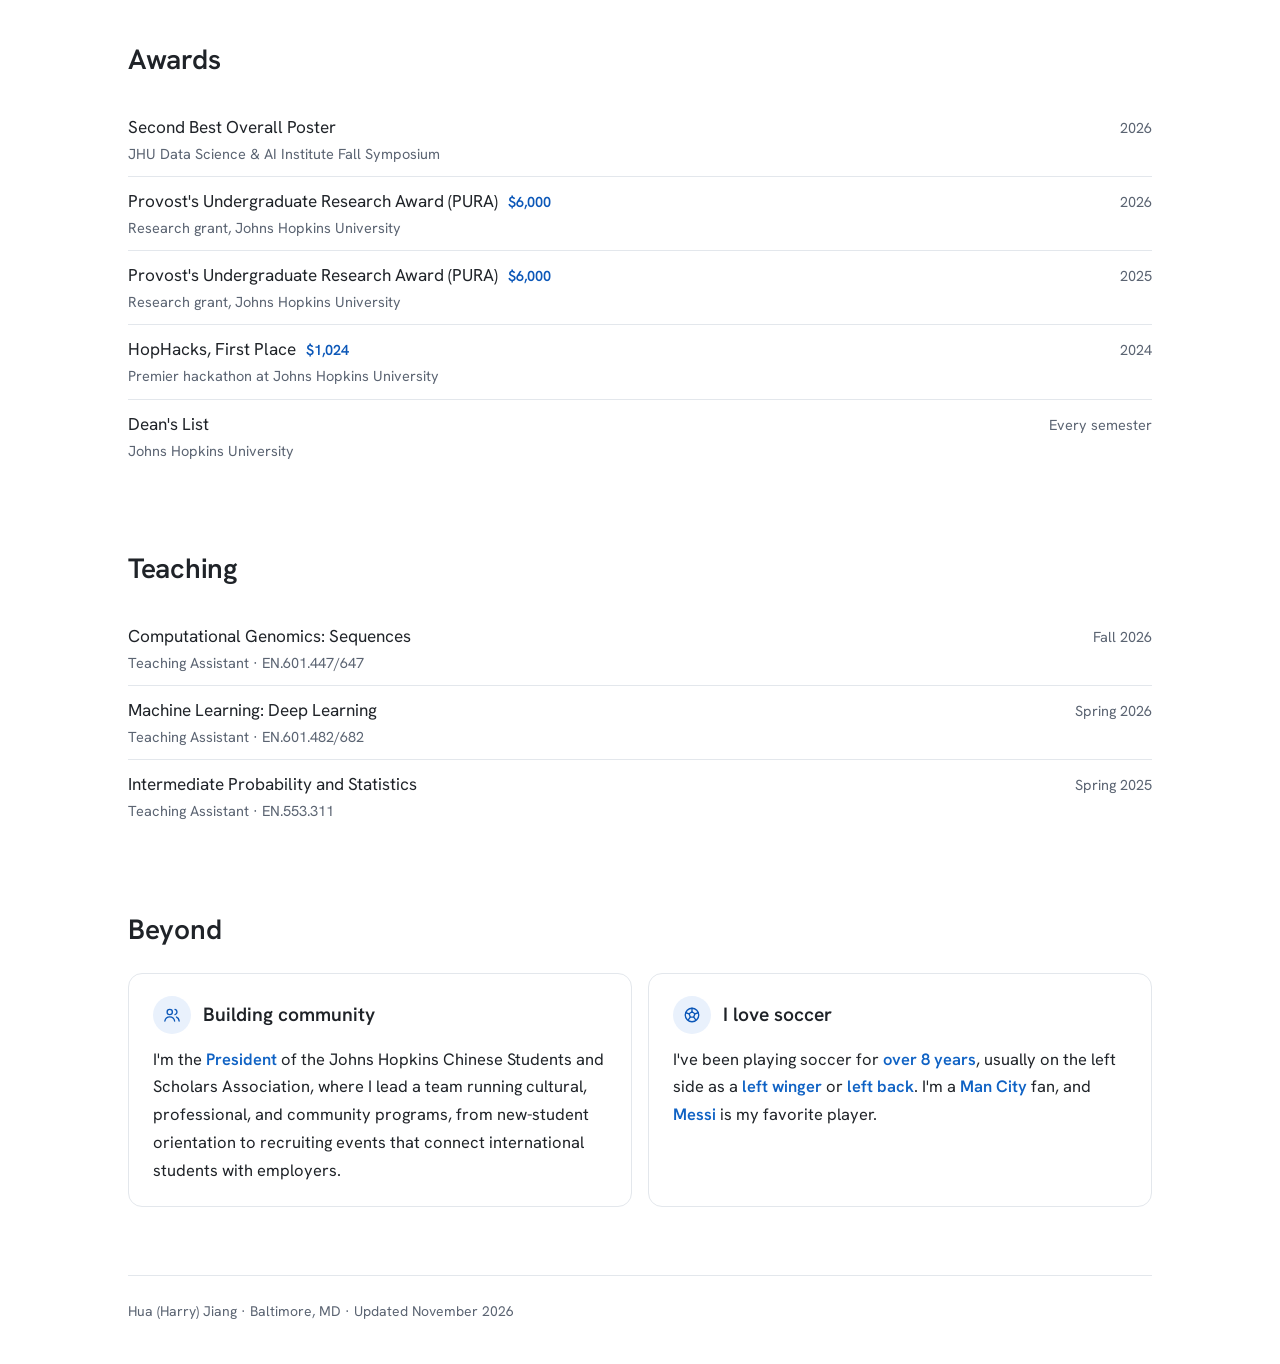
==== commit a489e952: "Awards: list the two PURA awards separately Co-Authored-By: Claude Opus 5.5 <noreply@anthropic.com>" ====
--- a/index.html
+++ b/index.html
@@ -296,7 +296,8 @@
 <section class="page" id="awards"><h2>Awards</h2>
 <ul class="rows">
   <li><span>Second Best Overall Poster<span class="sub">JHU Data Science &amp; AI Institute Fall Symposium</span></span><span class="terms">2026</span></li>
-  <li><span>Provost's Undergraduate Research Award (PURA) <span class="amt">$6,000 each</span><span class="sub">Research grant, Johns Hopkins University</span></span><span class="terms">2025 · 2026</span></li>
+  <li><span>Provost's Undergraduate Research Award (PURA) <span class="amt">$6,000</span><span class="sub">Research grant, Johns Hopkins University</span></span><span class="terms">2026</span></li>
+  <li><span>Provost's Undergraduate Research Award (PURA) <span class="amt">$6,000</span><span class="sub">Research grant, Johns Hopkins University</span></span><span class="terms">2025</span></li>
   <li><span>HopHacks, First Place <span class="amt">$1,024</span><span class="sub">Premier hackathon at Johns Hopkins University</span></span><span class="terms">2024</span></li>
   <li><span>Dean's List<span class="sub">Johns Hopkins University</span></span><span class="terms">Every semester</span></li>
 </ul>
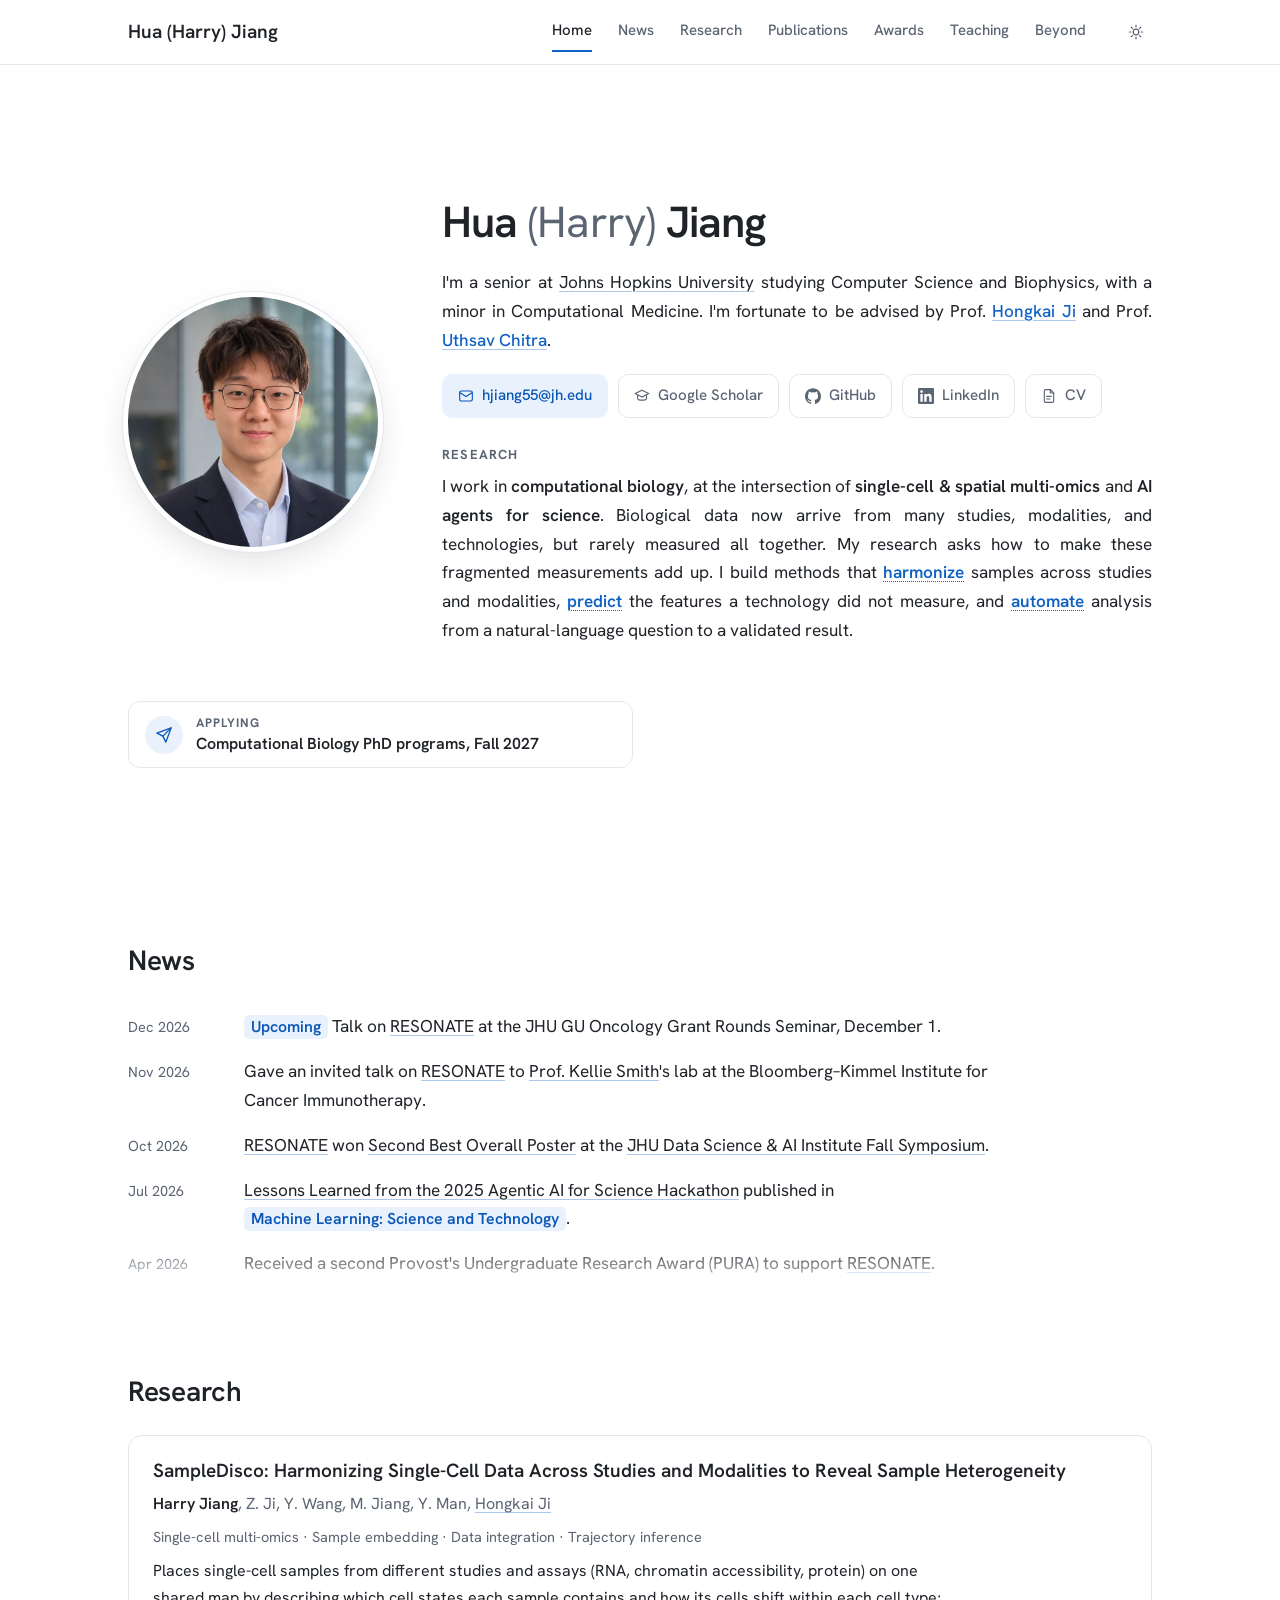
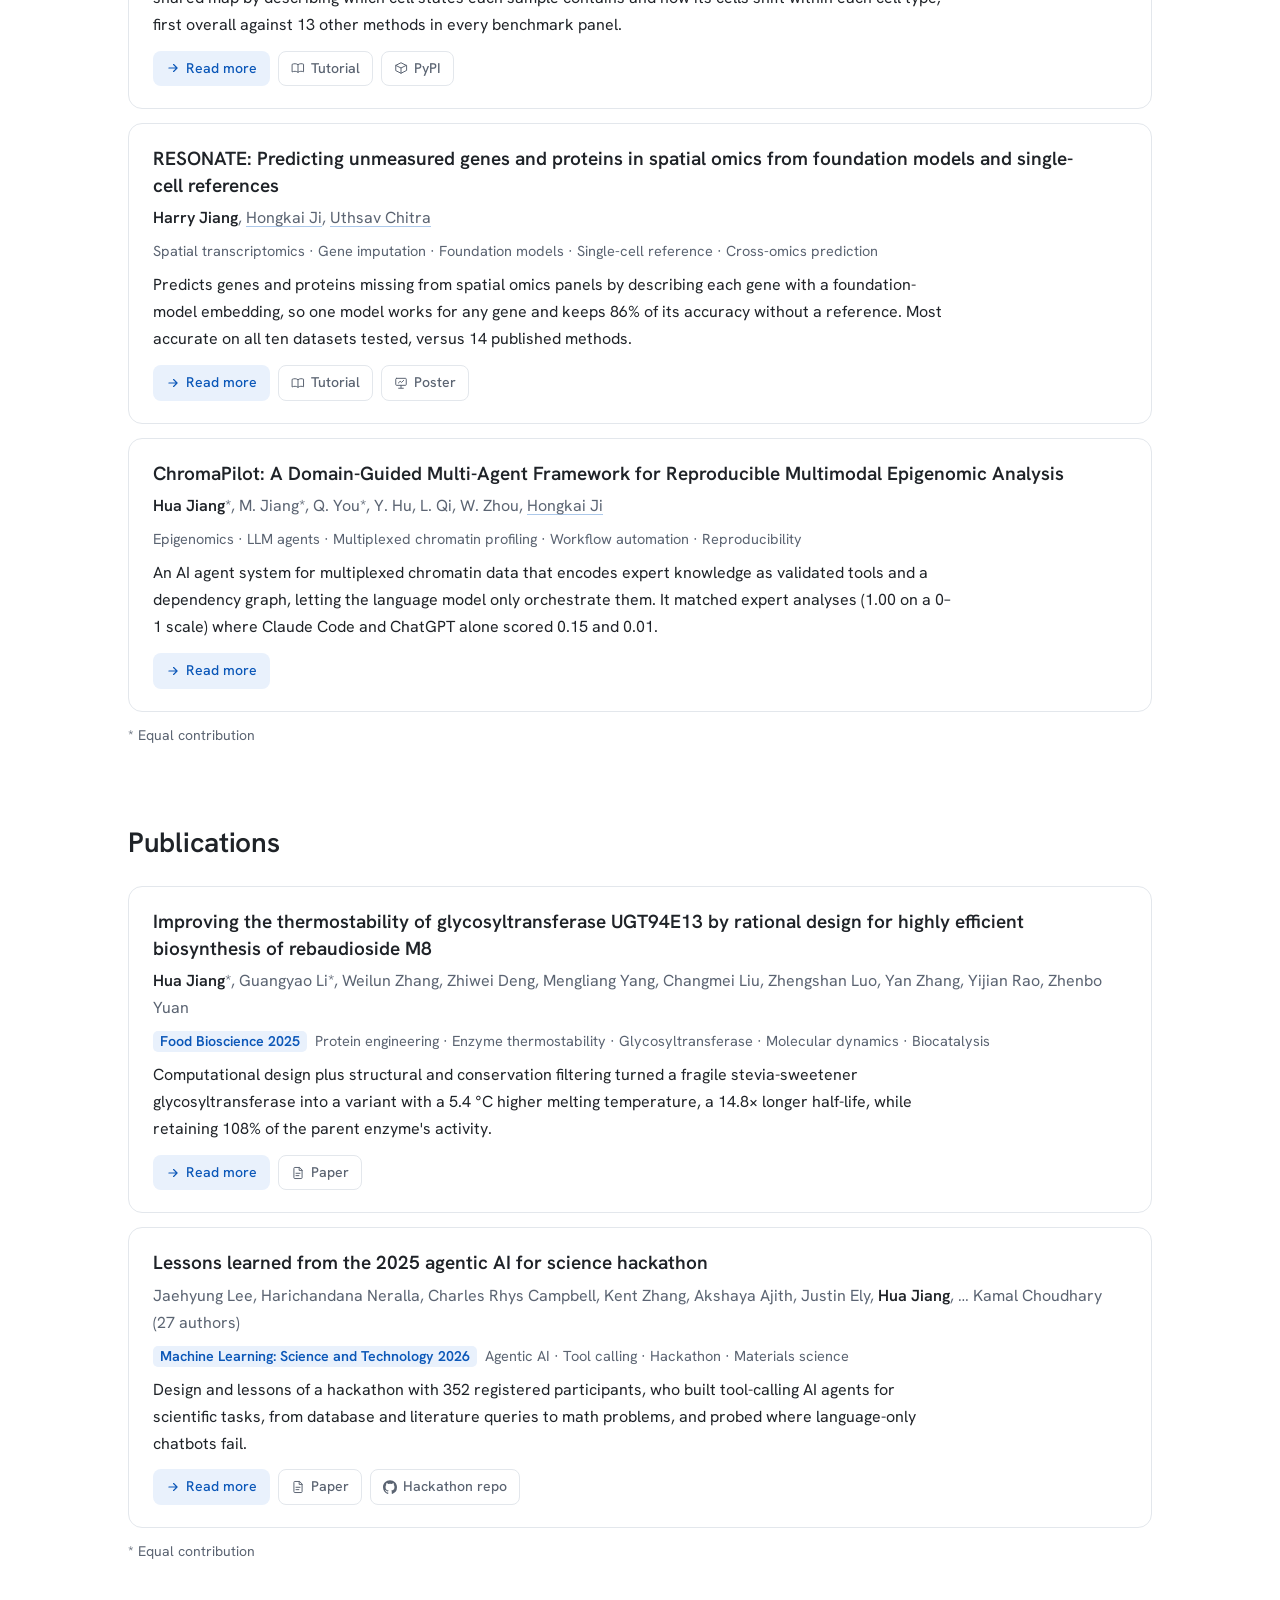
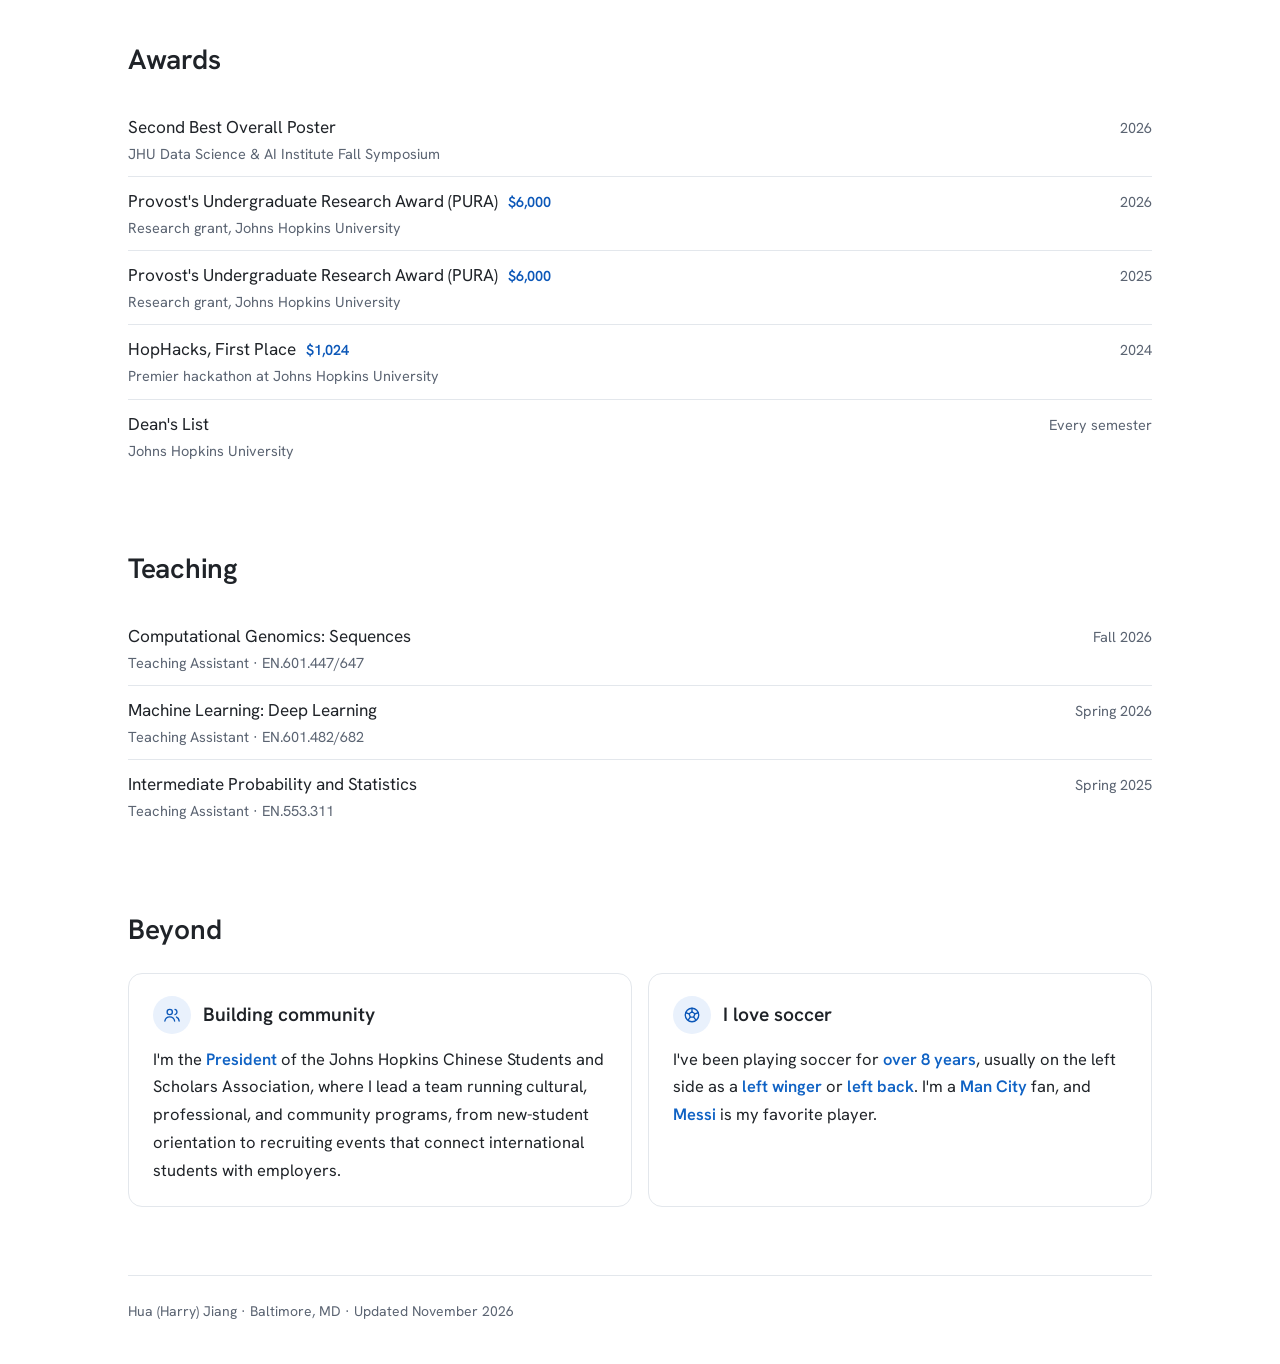
==== commit 77e4d025: "Website: updated CV; Bloomberg–Kimmel spelling Co-Authored-By: Claude Opus 5.5 <noreply@anthropic.co" ====
--- a/index.html
+++ b/index.html
@@ -219,7 +219,7 @@
       <a href="https://scholar.google.com/citations?user=ZzkBmwaLdI0C&amp;hl=en" target="_blank" rel="noopener noreferrer"><svg viewBox="0 0 24 24" fill="none" stroke="currentColor" stroke-width="1.7" stroke-linecap="round" stroke-linejoin="round" aria-hidden="true"><path d="M12 3.2 1.8 8.4 12 13.6l10.2-5.2z"/><path d="M5.4 10.6v4.6c0 1.7 2.95 3 6.6 3s6.6-1.3 6.6-3v-4.6"/></svg>Google Scholar</a>
       <a href="https://github.com/J041120h" target="_blank" rel="noopener noreferrer"><svg viewBox="0 0 24 24" fill="currentColor" aria-hidden="true"><path d="M12 .5C5.37.5 0 5.87 0 12.5c0 5.3 3.44 9.8 8.2 11.39.6.11.82-.26.82-.58v-2.03c-3.34.73-4.04-1.61-4.04-1.61-.55-1.39-1.34-1.76-1.34-1.76-1.09-.75.08-.73.08-.73 1.2.08 1.84 1.24 1.84 1.24 1.07 1.83 2.81 1.3 3.5.99.11-.78.42-1.3.76-1.6-2.67-.3-5.47-1.34-5.47-5.96 0-1.32.47-2.39 1.24-3.23-.12-.31-.54-1.53.12-3.18 0 0 1.01-.32 3.3 1.23a11.5 11.5 0 0 1 6 0c2.29-1.55 3.3-1.23 3.3-1.23.66 1.65.24 2.87.12 3.18.77.84 1.24 1.91 1.24 3.23 0 4.63-2.81 5.65-5.49 5.95.43.37.82 1.1.82 2.22v3.29c0 .32.21.7.83.58A12 12 0 0 0 24 12.5C24 5.87 18.63.5 12 .5z"/></svg>GitHub</a>
       <a href="https://www.linkedin.com/in/hua-harry-jiang-b2ab55294/" target="_blank" rel="noopener noreferrer"><svg viewBox="0 0 24 24" fill="currentColor" aria-hidden="true"><path d="M20.45 20.45h-3.56v-5.57c0-1.33-.02-3.04-1.85-3.04-1.85 0-2.14 1.45-2.14 2.94v5.67H9.35V9h3.41v1.56h.05c.48-.9 1.64-1.85 3.37-1.85 3.6 0 4.27 2.37 4.27 5.46v6.28zM5.34 7.43a2.06 2.06 0 1 1 0-4.13 2.06 2.06 0 0 1 0 4.13zM7.12 20.45H3.56V9h3.56v11.45zM22.22 0H1.77C.79 0 0 .77 0 1.73v20.54C0 23.23.79 24 1.77 24h20.45c.98 0 1.78-.77 1.78-1.73V1.73C24 .77 23.2 0 22.22 0z"/></svg>LinkedIn</a>
-      <a href="assets/Hua_Jiang_CV.pdf" target="_blank" rel="noopener noreferrer"><svg viewBox="0 0 24 24" fill="none" stroke="currentColor" stroke-width="1.7" stroke-linecap="round" stroke-linejoin="round" aria-hidden="true"><path d="M14 2.5H6.5A1.5 1.5 0 0 0 5 4v16a1.5 1.5 0 0 0 1.5 1.5h11A1.5 1.5 0 0 0 19 20V7.5z"/><path d="M14 2.5V7.5H19M8.5 12.5h7M8.5 16.5h5"/></svg>CV</a>
+      <a href="assets/Hua_Jiang_CV.pdf?v=4" target="_blank" rel="noopener noreferrer"><svg viewBox="0 0 24 24" fill="none" stroke="currentColor" stroke-width="1.7" stroke-linecap="round" stroke-linejoin="round" aria-hidden="true"><path d="M14 2.5H6.5A1.5 1.5 0 0 0 5 4v16a1.5 1.5 0 0 0 1.5 1.5h11A1.5 1.5 0 0 0 19 20V7.5z"/><path d="M14 2.5V7.5H19M8.5 12.5h7M8.5 16.5h5"/></svg>CV</a>
     </nav>
 
     <h2 class="label">Research</h2>
@@ -239,7 +239,7 @@
 <section class="page" id="news"><h2>News</h2>
 <div class="news-scroll" id="newsScroll"><ul class="news" id="newsList" tabindex="0" aria-label="News, scroll for more">
   <li><span class="date">Dec 2026</span><span><span class="chip">Upcoming</span> Talk on <a href="resonate/">RESONATE</a> at the JHU GU Oncology Grant Rounds Seminar, December 1.</span></li>
-  <li><span class="date">Nov 2026</span><span>Gave an invited talk on <a href="resonate/">RESONATE</a> to <a href="https://gradimmunology.med.som.jhmi.edu/smith" target="_blank" rel="noopener noreferrer">Prof. Kellie Smith</a>'s lab at the Bloomberg~Kimmel Institute for Cancer Immunotherapy.</span></li>
+  <li><span class="date">Nov 2026</span><span>Gave an invited talk on <a href="resonate/">RESONATE</a> to <a href="https://gradimmunology.med.som.jhmi.edu/smith" target="_blank" rel="noopener noreferrer">Prof. Kellie Smith</a>'s lab at the Bloomberg–Kimmel Institute for Cancer Immunotherapy.</span></li>
   <li><span class="date">Oct 2026</span><span><a href="resonate/">RESONATE</a> won <a href="resonate/poster.jpg" target="_blank" rel="noopener noreferrer">Second Best Overall Poster</a> at the <a href="https://ai.jhu.edu/event/data-science-and-ai-institute-fall-2026-symposium-artificial-intelligence-and-human-learning/" target="_blank" rel="noopener noreferrer">JHU Data Science &amp; AI Institute Fall Symposium</a>.</span></li>
   <li><span class="date">Jul 2026</span><span><a href="hackathon/">Lessons Learned from the 2025 Agentic AI for Science Hackathon</a> published in <span class="chip">Machine Learning: Science and Technology</span>.</span></li>
   <li><span class="date">Apr 2026</span><span>Received a second Provost's Undergraduate Research Award (PURA) to support <a href="resonate/">RESONATE</a>.</span></li>
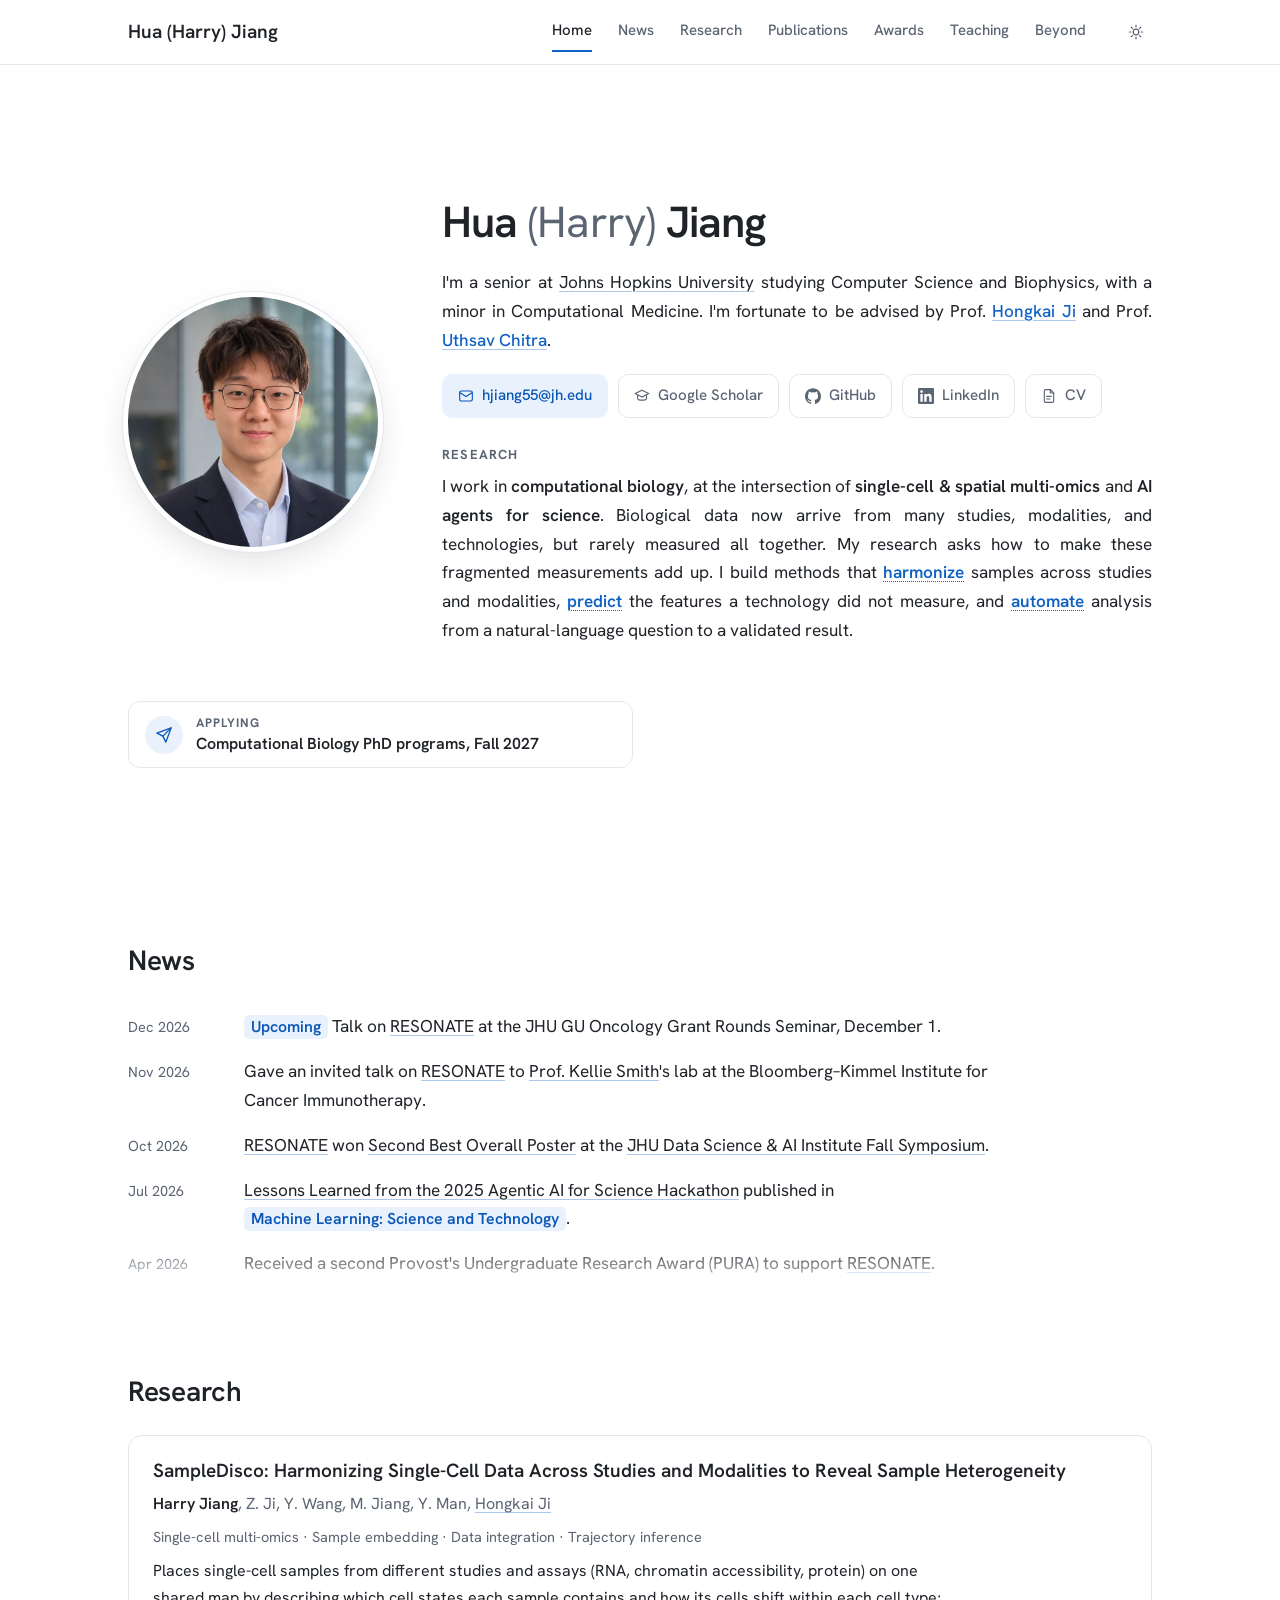
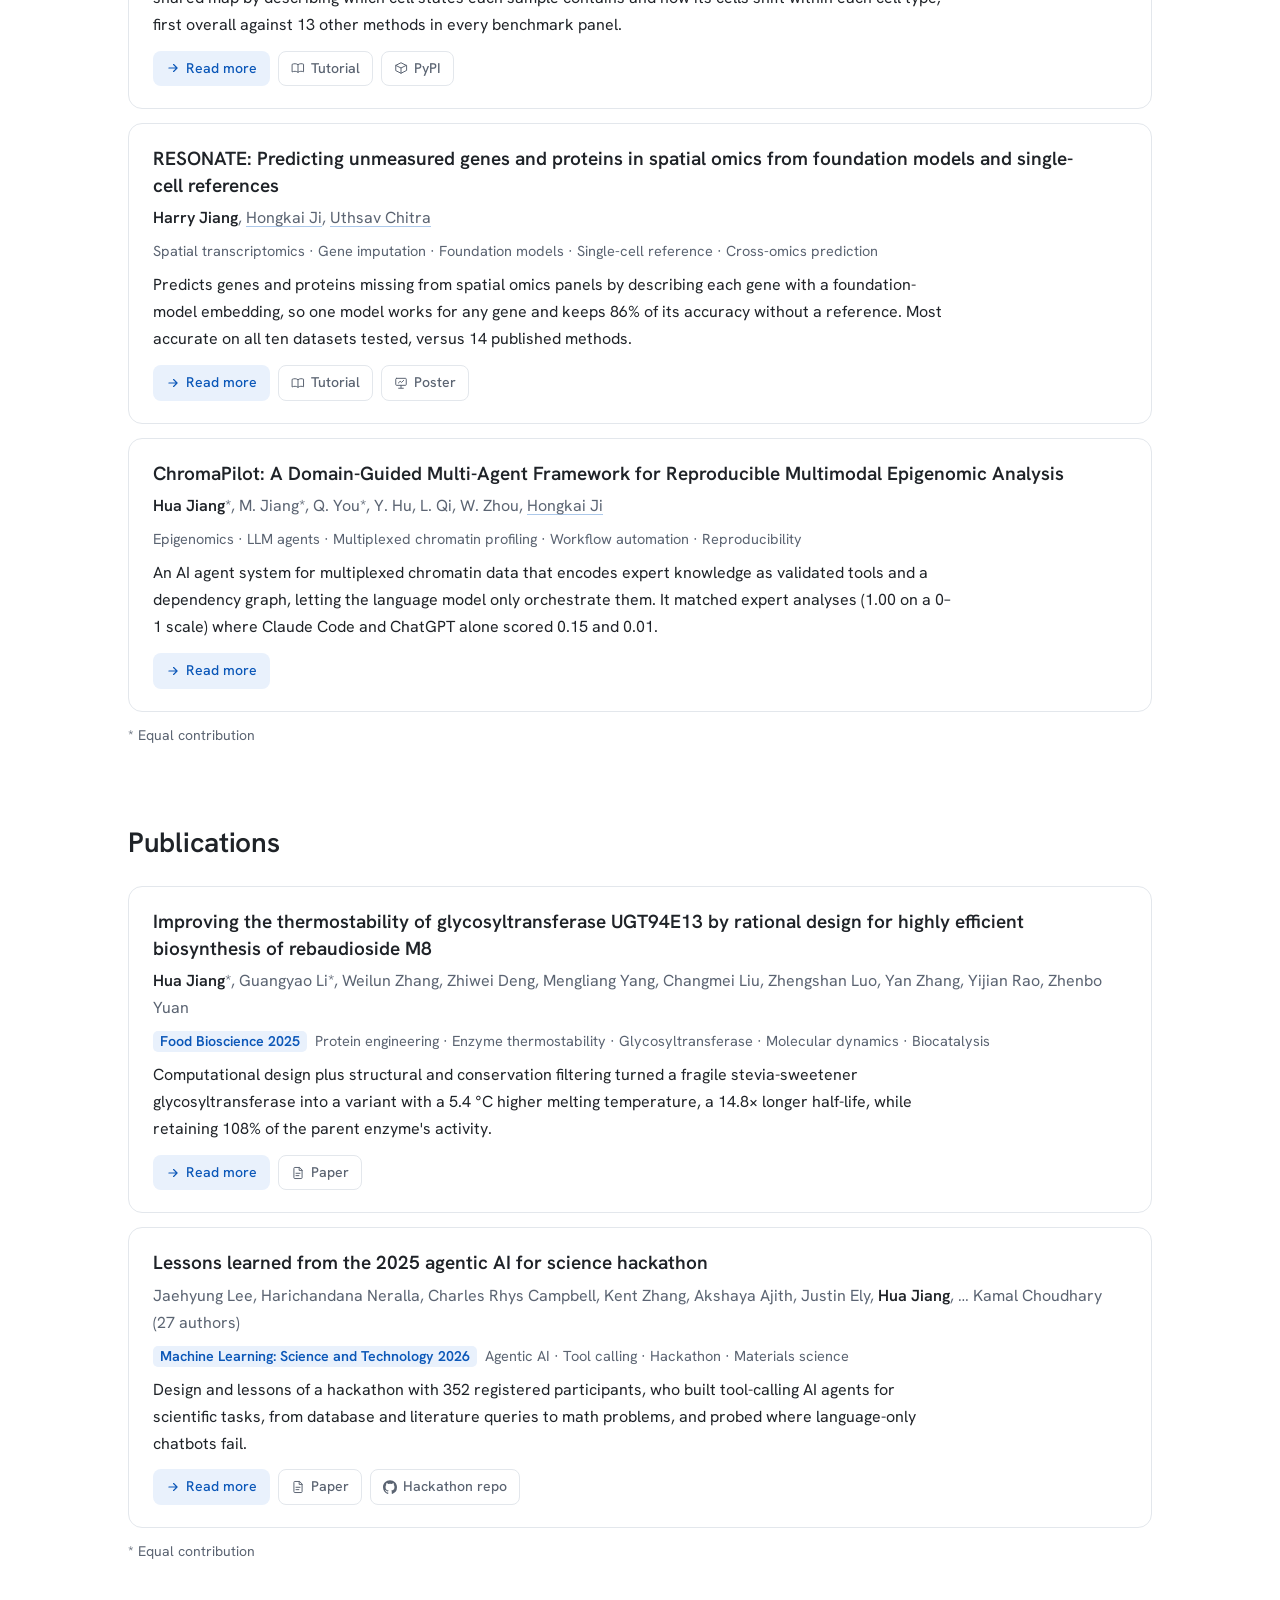
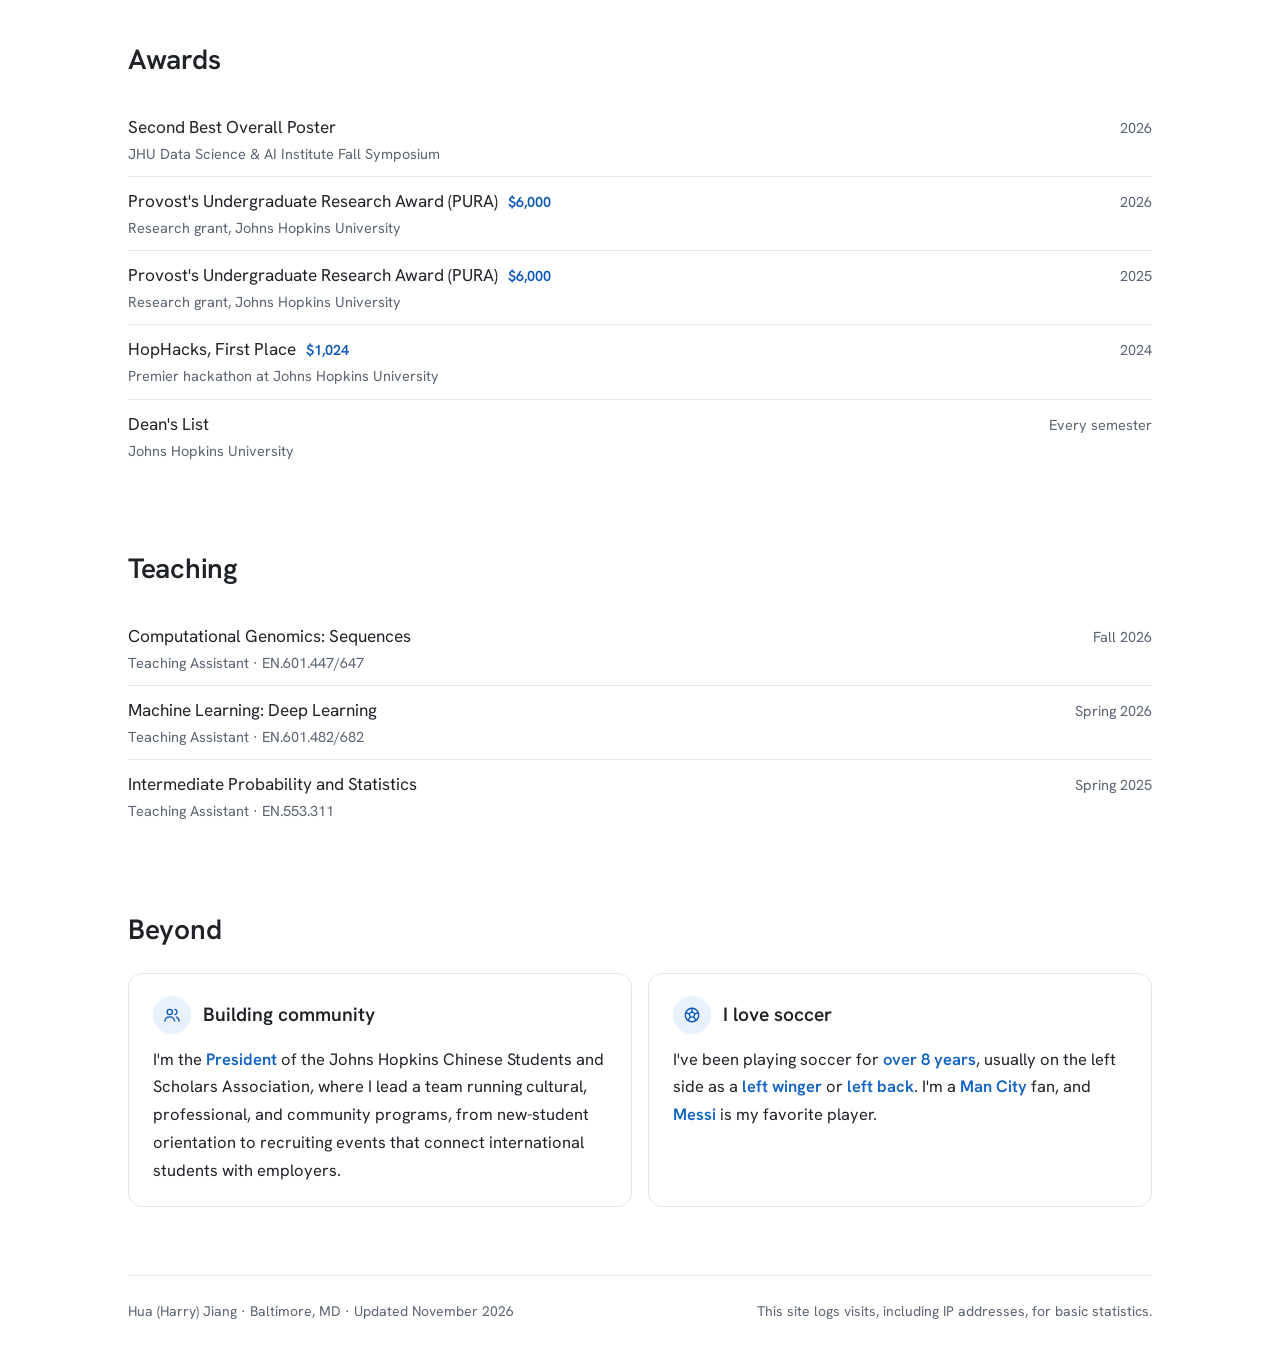
==== commit 385aeeda: "Add visit logging (Cloudflare Worker beacon) with footer privacy note Co-Authored-By: Claude Opus 5." ====
--- a/index.html
+++ b/index.html
@@ -322,7 +322,7 @@
 </div>
 </section>
 
-<footer><span>Hua (Harry) Jiang · Baltimore, MD · Updated November 2026</span></footer>
+<footer><span>Hua (Harry) Jiang · Baltimore, MD · Updated November 2026</span><span>This site logs visits, including IP addresses, for basic statistics.</span></footer>
 </main>
 
 <button class="to-top" id="toTop" type="button" aria-label="Back to top">
@@ -374,5 +374,13 @@
   var tick=false;addEventListener('scroll',function(){if(!tick){tick=true;requestAnimationFrame(function(){spy();tick=false;});}},{passive:true});addEventListener('resize',spy);spy();
 })();
 </script>
+<script>
+/* visit log (see footer note): one beacon per page view, plus CV / poster clicks; live site only */
+(function(){if(location.hostname!=='j041120h.github.io'||!navigator.sendBeacon)return;
+var U='https://harry-site-visits.harry-site-visits.workers.dev/hit';
+function hit(p){try{navigator.sendBeacon(U,JSON.stringify({p:p,r:document.referrer}));}catch(e){}}
+hit(location.pathname+location.search);
+document.addEventListener('click',function(e){var a=e.target.closest&&e.target.closest('a[href]');if(!a)return;var h=a.getAttribute('href');if(/Hua_Jiang_CV\.pdf|poster\.jpg/.test(h))hit('[download] '+h.split('?')[0]);});})();
+</script>
 </body>
 </html>
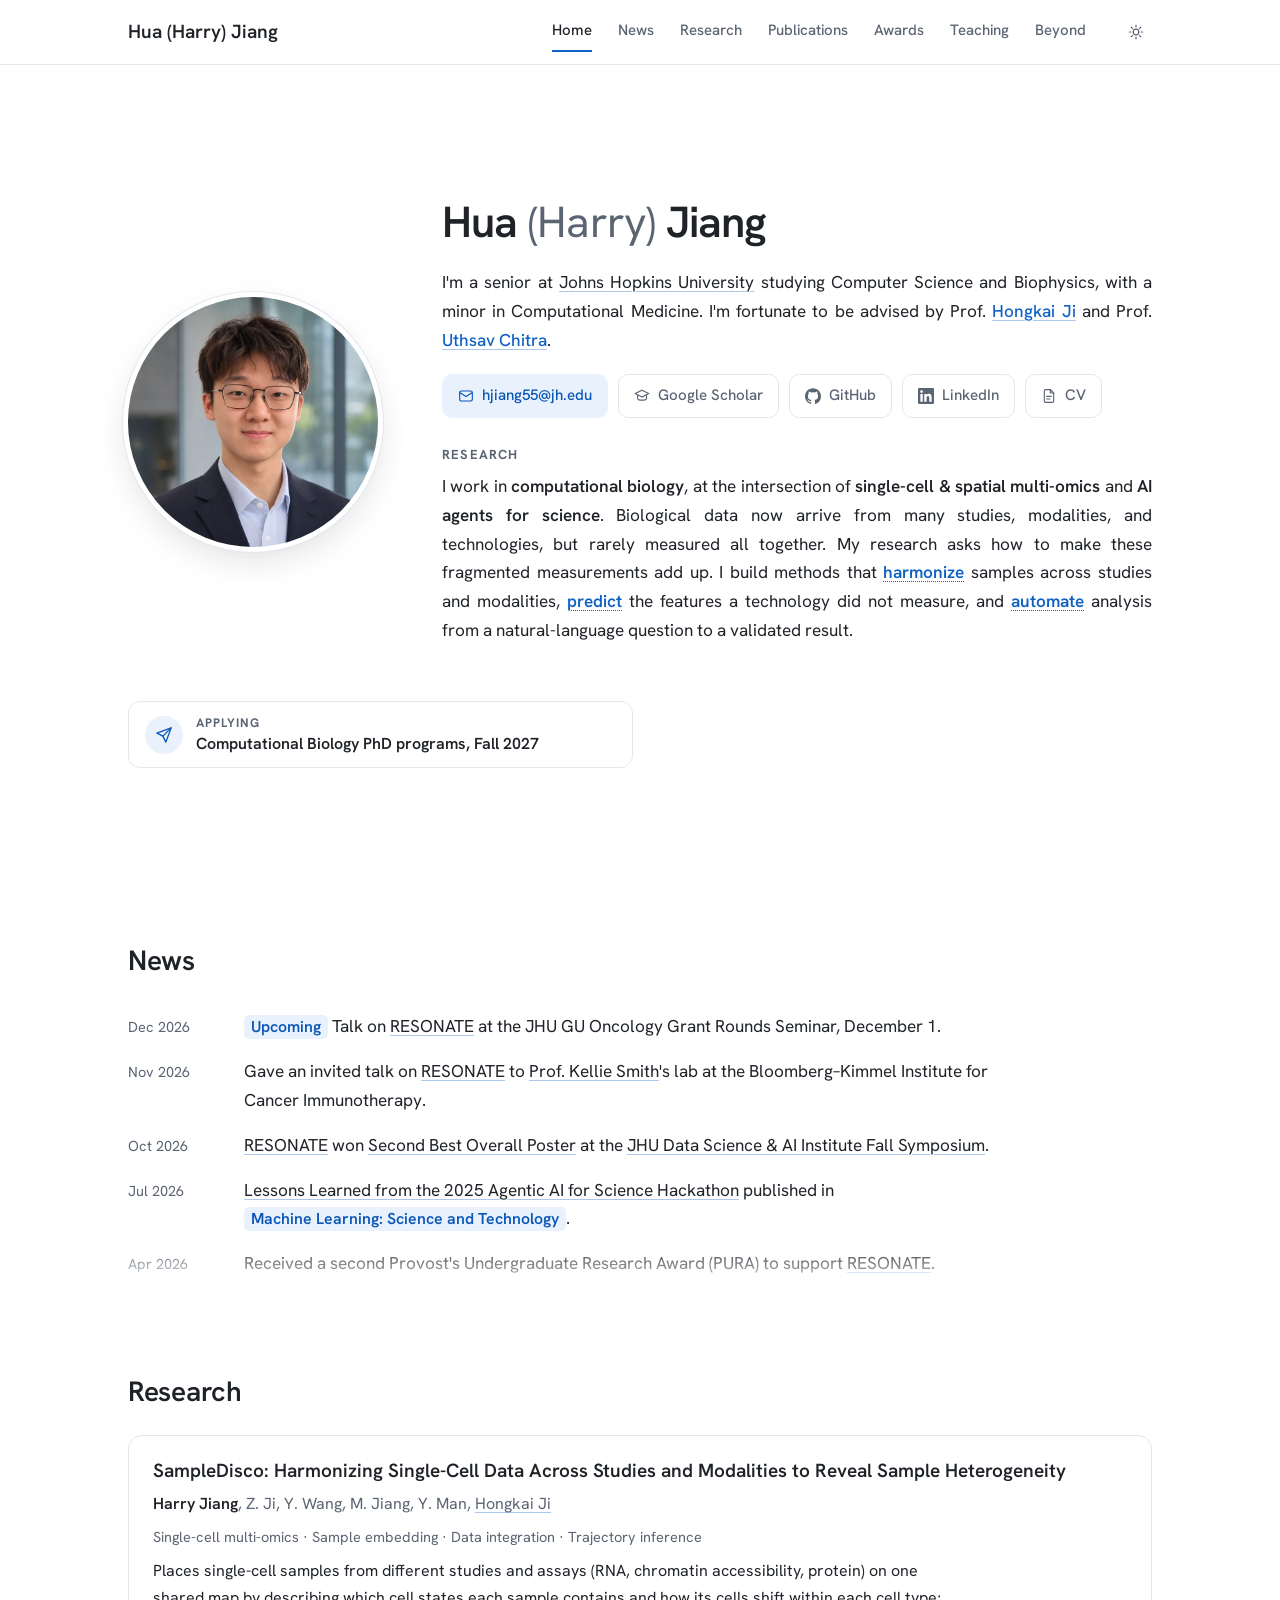
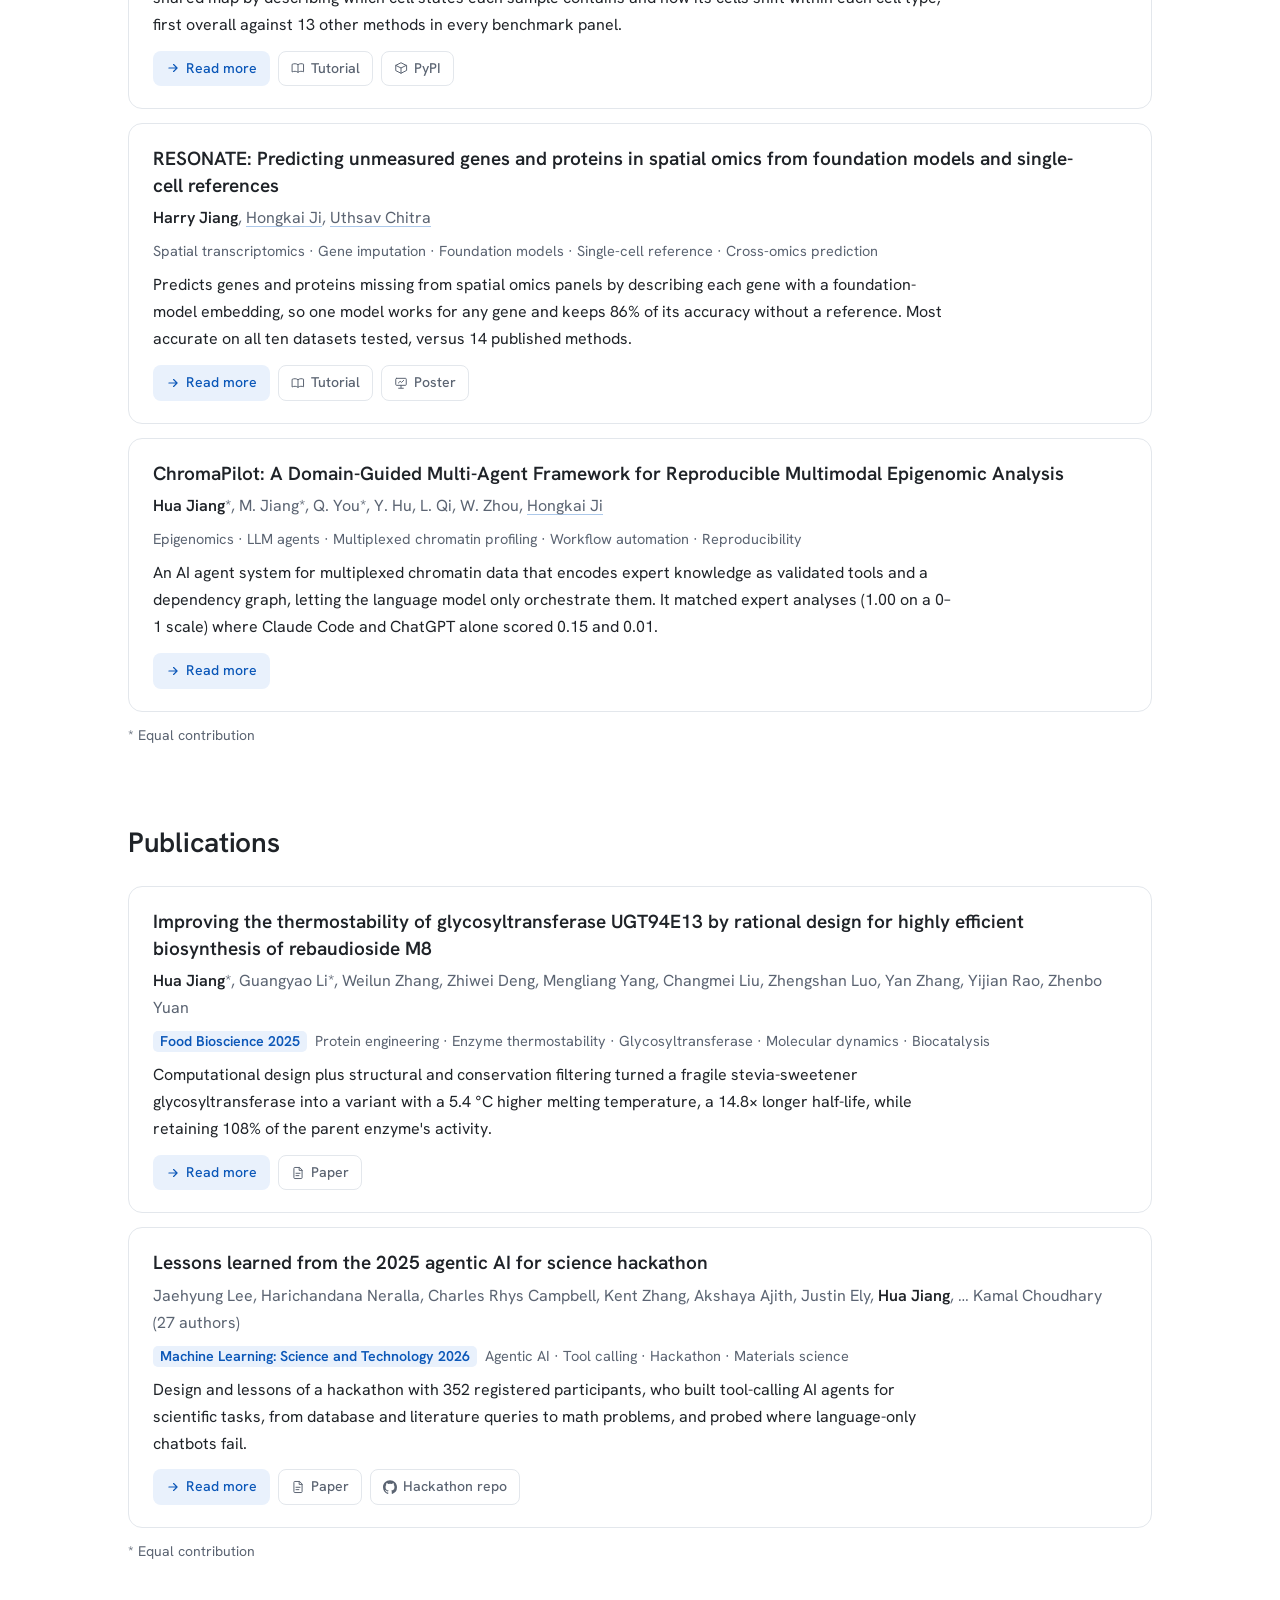
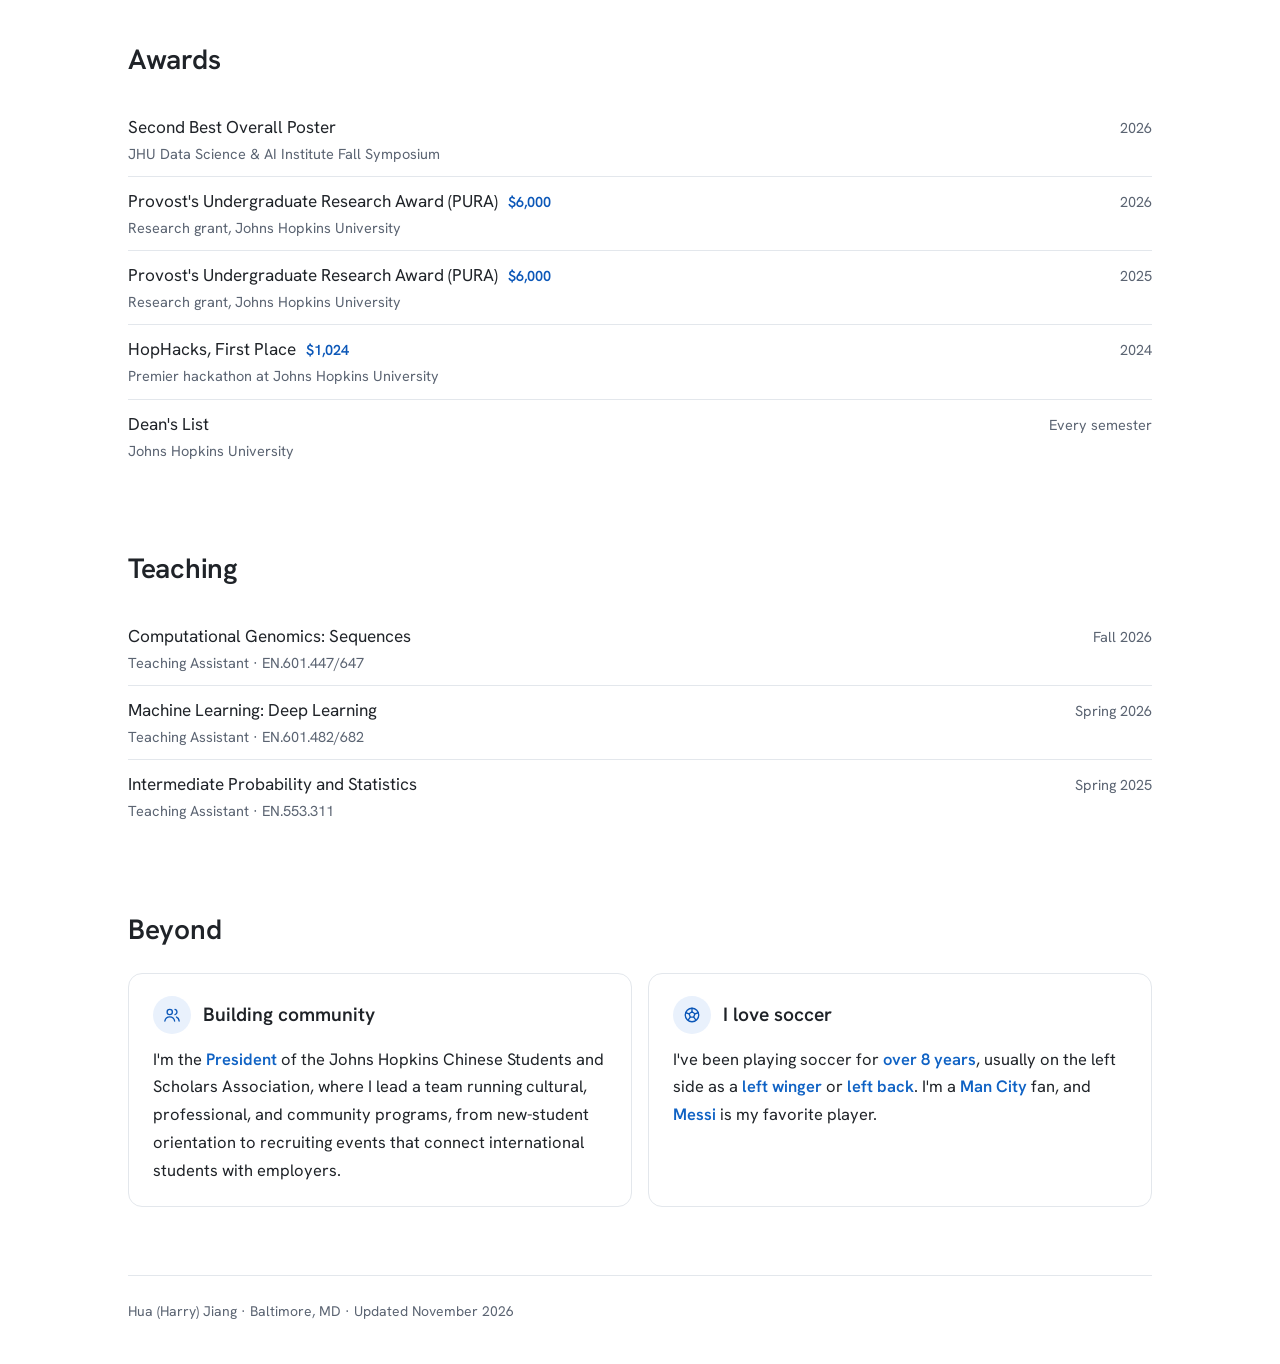
==== commit 735b9198: "Remove footer note about visit logging Co-Authored-By: Claude Opus 5.5 <noreply@anthropic.com>" ====
--- a/index.html
+++ b/index.html
@@ -322,7 +322,7 @@
 </div>
 </section>
 
-<footer><span>Hua (Harry) Jiang · Baltimore, MD · Updated November 2026</span><span>This site logs visits, including IP addresses, for basic statistics.</span></footer>
+<footer><span>Hua (Harry) Jiang · Baltimore, MD · Updated November 2026</span></footer>
 </main>
 
 <button class="to-top" id="toTop" type="button" aria-label="Back to top">
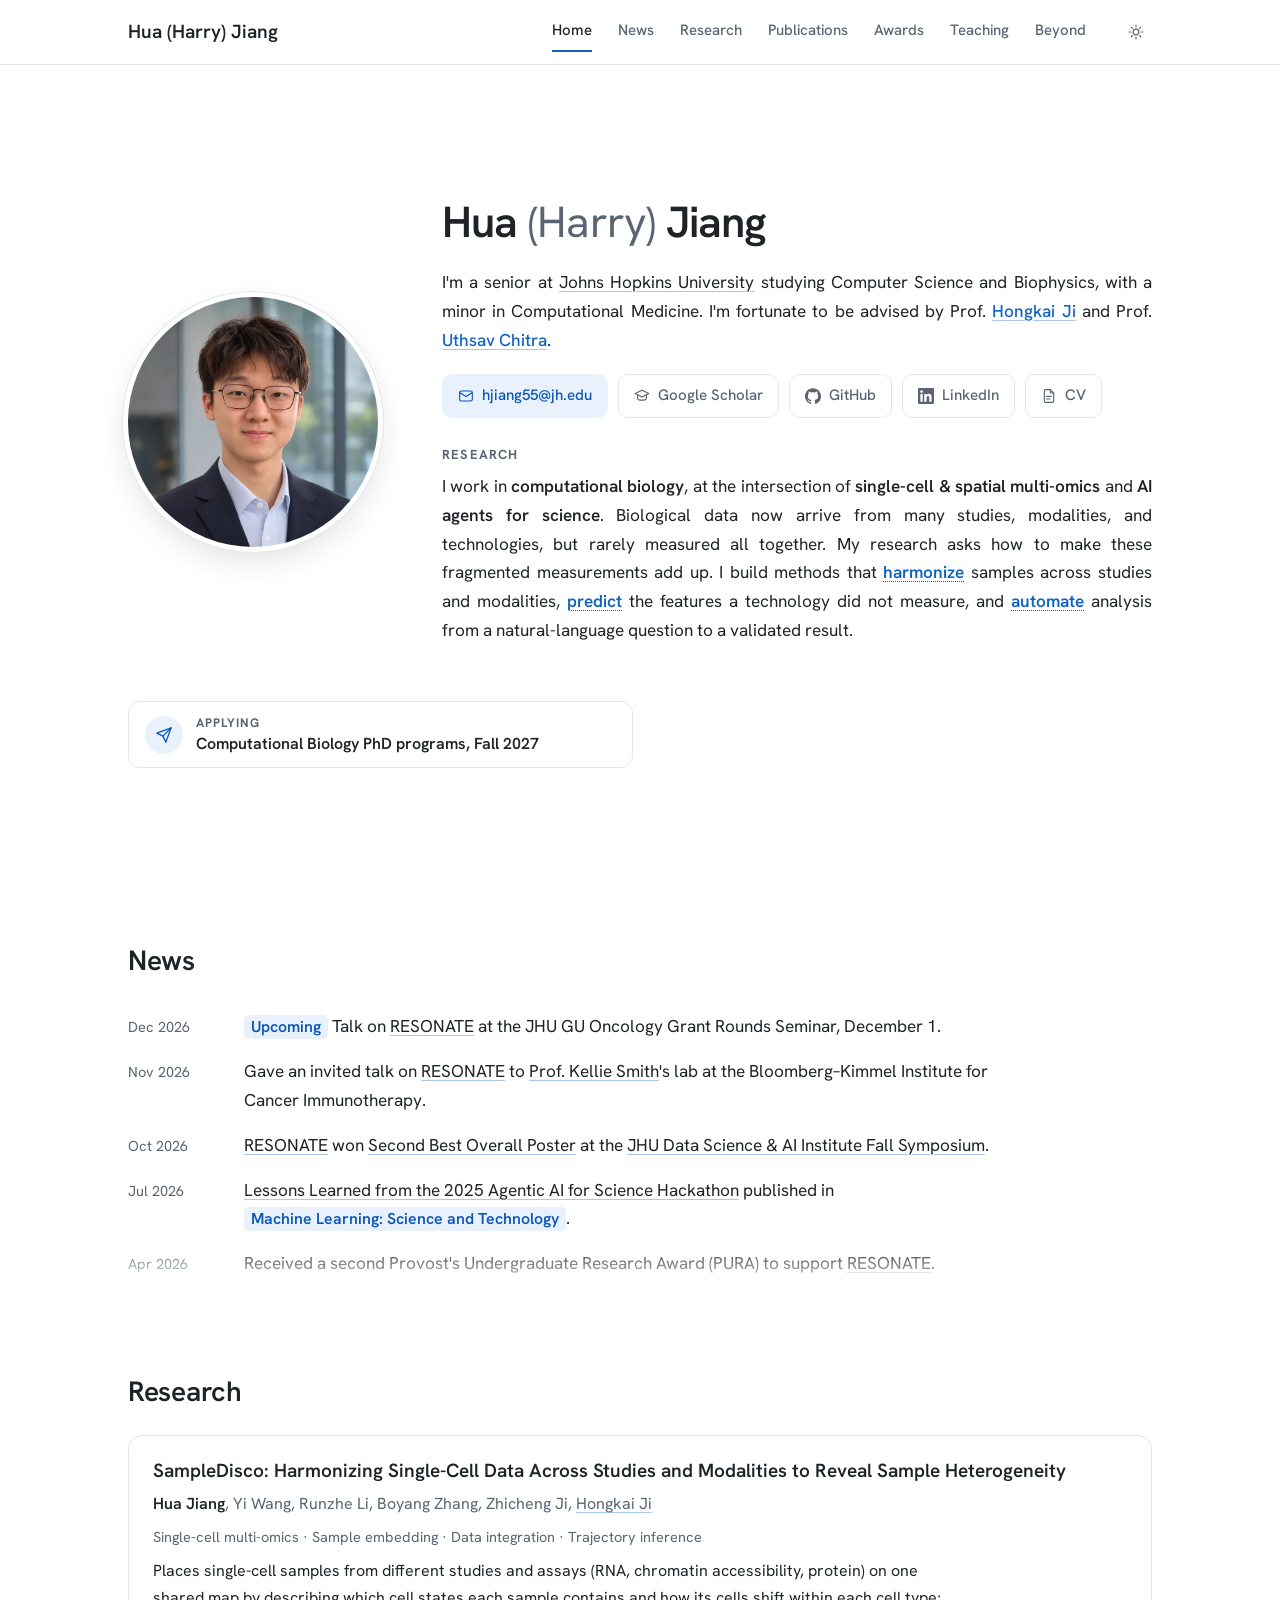
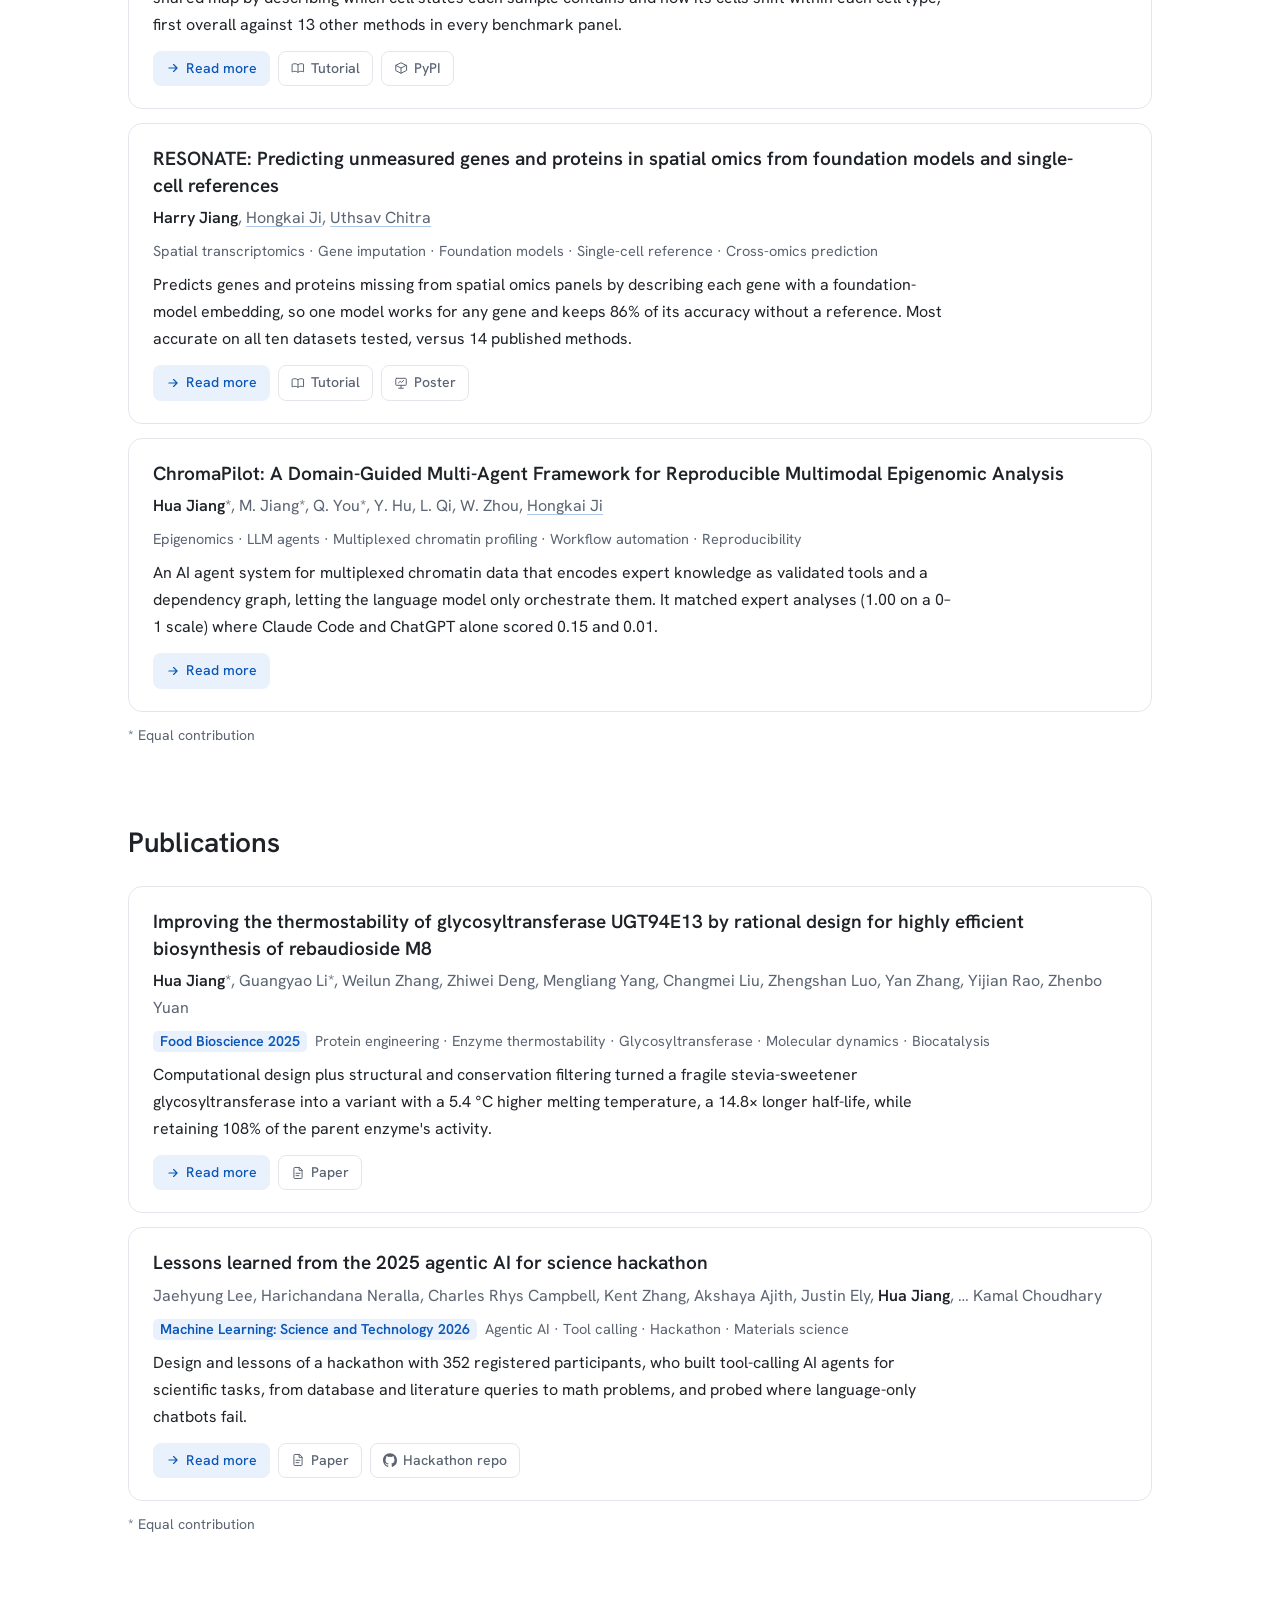
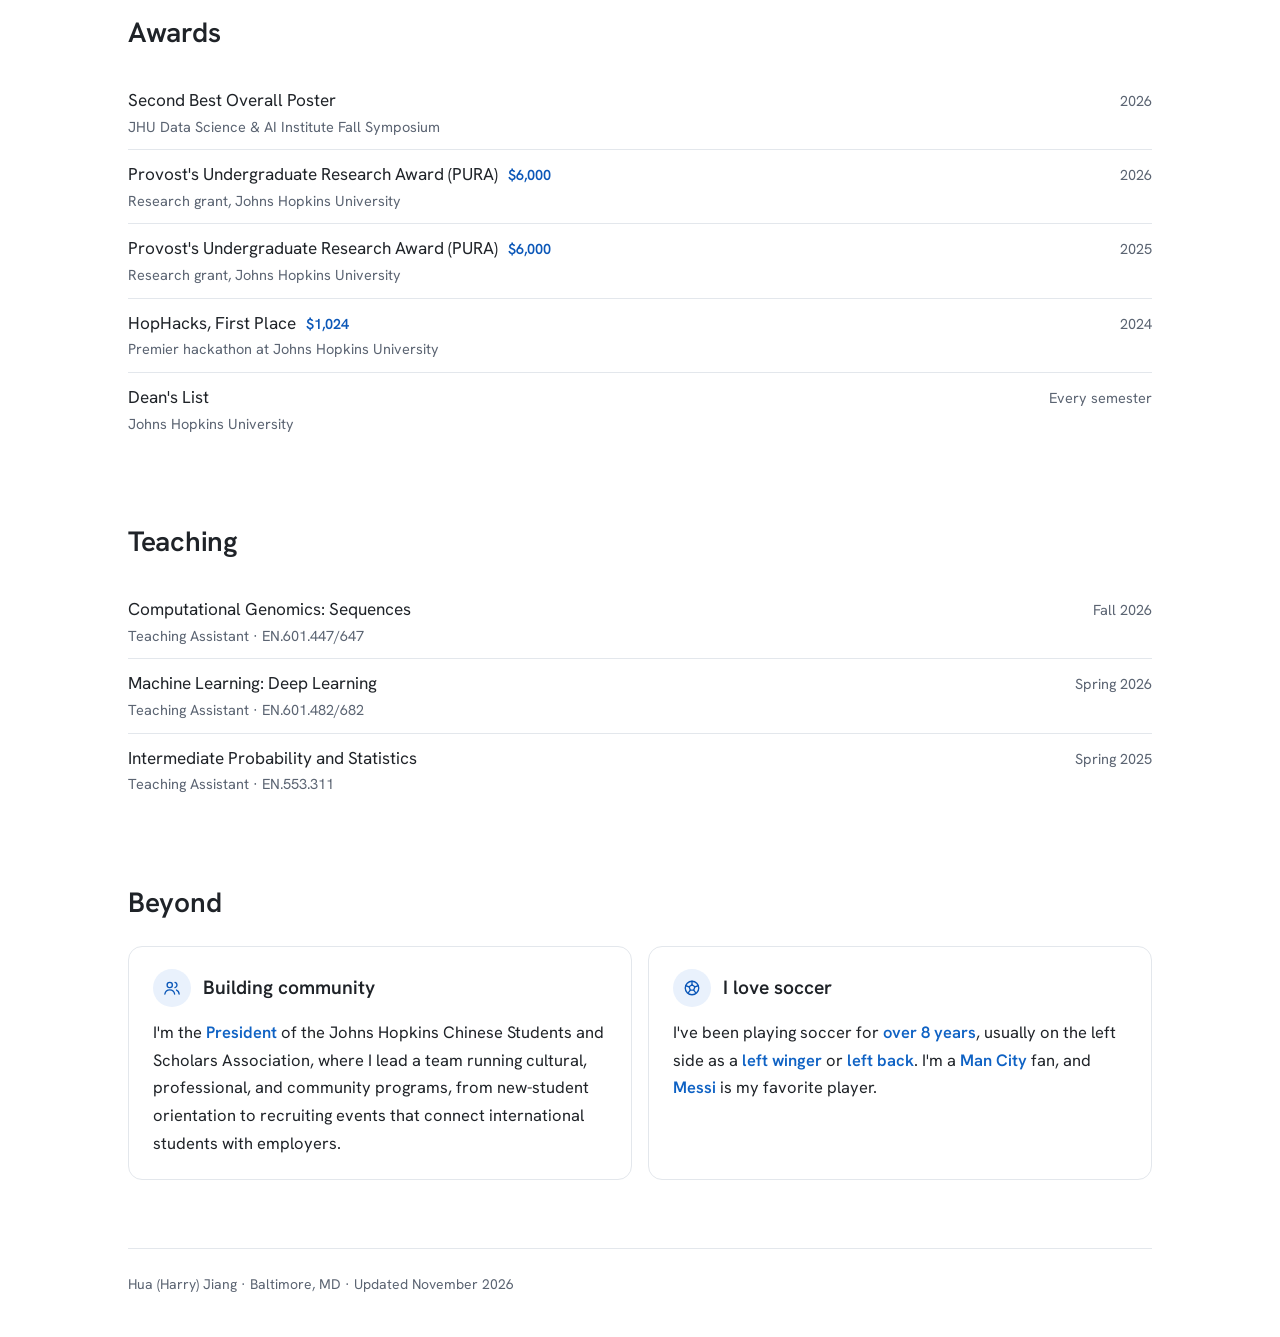
==== commit a5ee60f6: "SampleDisco: new author list; drop author count on hackathon card; updated CV Co-Authored-By: Claude" ====
--- a/index.html
+++ b/index.html
@@ -219,7 +219,7 @@
       <a href="https://scholar.google.com/citations?user=ZzkBmwaLdI0C&amp;hl=en" target="_blank" rel="noopener noreferrer"><svg viewBox="0 0 24 24" fill="none" stroke="currentColor" stroke-width="1.7" stroke-linecap="round" stroke-linejoin="round" aria-hidden="true"><path d="M12 3.2 1.8 8.4 12 13.6l10.2-5.2z"/><path d="M5.4 10.6v4.6c0 1.7 2.95 3 6.6 3s6.6-1.3 6.6-3v-4.6"/></svg>Google Scholar</a>
       <a href="https://github.com/J041120h" target="_blank" rel="noopener noreferrer"><svg viewBox="0 0 24 24" fill="currentColor" aria-hidden="true"><path d="M12 .5C5.37.5 0 5.87 0 12.5c0 5.3 3.44 9.8 8.2 11.39.6.11.82-.26.82-.58v-2.03c-3.34.73-4.04-1.61-4.04-1.61-.55-1.39-1.34-1.76-1.34-1.76-1.09-.75.08-.73.08-.73 1.2.08 1.84 1.24 1.84 1.24 1.07 1.83 2.81 1.3 3.5.99.11-.78.42-1.3.76-1.6-2.67-.3-5.47-1.34-5.47-5.96 0-1.32.47-2.39 1.24-3.23-.12-.31-.54-1.53.12-3.18 0 0 1.01-.32 3.3 1.23a11.5 11.5 0 0 1 6 0c2.29-1.55 3.3-1.23 3.3-1.23.66 1.65.24 2.87.12 3.18.77.84 1.24 1.91 1.24 3.23 0 4.63-2.81 5.65-5.49 5.95.43.37.82 1.1.82 2.22v3.29c0 .32.21.7.83.58A12 12 0 0 0 24 12.5C24 5.87 18.63.5 12 .5z"/></svg>GitHub</a>
       <a href="https://www.linkedin.com/in/hua-harry-jiang-b2ab55294/" target="_blank" rel="noopener noreferrer"><svg viewBox="0 0 24 24" fill="currentColor" aria-hidden="true"><path d="M20.45 20.45h-3.56v-5.57c0-1.33-.02-3.04-1.85-3.04-1.85 0-2.14 1.45-2.14 2.94v5.67H9.35V9h3.41v1.56h.05c.48-.9 1.64-1.85 3.37-1.85 3.6 0 4.27 2.37 4.27 5.46v6.28zM5.34 7.43a2.06 2.06 0 1 1 0-4.13 2.06 2.06 0 0 1 0 4.13zM7.12 20.45H3.56V9h3.56v11.45zM22.22 0H1.77C.79 0 0 .77 0 1.73v20.54C0 23.23.79 24 1.77 24h20.45c.98 0 1.78-.77 1.78-1.73V1.73C24 .77 23.2 0 22.22 0z"/></svg>LinkedIn</a>
-      <a href="assets/Hua_Jiang_CV.pdf?v=4" target="_blank" rel="noopener noreferrer"><svg viewBox="0 0 24 24" fill="none" stroke="currentColor" stroke-width="1.7" stroke-linecap="round" stroke-linejoin="round" aria-hidden="true"><path d="M14 2.5H6.5A1.5 1.5 0 0 0 5 4v16a1.5 1.5 0 0 0 1.5 1.5h11A1.5 1.5 0 0 0 19 20V7.5z"/><path d="M14 2.5V7.5H19M8.5 12.5h7M8.5 16.5h5"/></svg>CV</a>
+      <a href="assets/Hua_Jiang_CV.pdf?v=5" target="_blank" rel="noopener noreferrer"><svg viewBox="0 0 24 24" fill="none" stroke="currentColor" stroke-width="1.7" stroke-linecap="round" stroke-linejoin="round" aria-hidden="true"><path d="M14 2.5H6.5A1.5 1.5 0 0 0 5 4v16a1.5 1.5 0 0 0 1.5 1.5h11A1.5 1.5 0 0 0 19 20V7.5z"/><path d="M14 2.5V7.5H19M8.5 12.5h7M8.5 16.5h5"/></svg>CV</a>
     </nav>
 
     <h2 class="label">Research</h2>
@@ -254,7 +254,7 @@
 <section class="page" id="research"><h2>Research</h2>
 <ol class="pubs">
   <li class="pub" id="pub-sampledisco"><h3 class="pub-title"><a href="sampledisco/">SampleDisco: Harmonizing Single-Cell Data Across Studies and Modalities to Reveal Sample Heterogeneity</a></h3>
-    <p class="pub-authors"><strong>Harry Jiang</strong>, Z. Ji, Y. Wang, M. Jiang, Y. Man, Hongkai Ji</p>
+    <p class="pub-authors"><strong>Hua Jiang</strong>, Yi Wang, Runzhe Li, Boyang Zhang, Zhicheng Ji, Hongkai Ji</p>
     <p class="pub-venue"><span class="pub-kw" style="margin-left:0">Single-cell multi-omics · Sample embedding · Data integration · Trajectory inference</span></p>
     <p class="pub-tldr">Places single-cell samples from different studies and assays (RNA, chromatin accessibility, protein) on one shared map by describing which cell states each sample contains and how its cells shift within each cell type; first overall against 13 other methods in every benchmark panel.</p>
     <nav class="links sm" aria-label="Links"><a class="primary" href="sampledisco/"><svg viewBox="0 0 24 24" fill="none" stroke="currentColor" stroke-width="2" stroke-linecap="round" stroke-linejoin="round" aria-hidden="true"><path d="M5 12h14M13 6l6 6-6 6"/></svg>Read more</a><a href="https://j041120h.github.io/SampleDisco_tutorial/" target="_blank" rel="noopener noreferrer"><svg viewBox="0 0 24 24" fill="none" stroke="currentColor" stroke-width="1.7" stroke-linecap="round" stroke-linejoin="round" aria-hidden="true"><path d="M2.5 5.5c3-1.3 6.2-1.3 9.5.8 3.3-2.1 6.5-2.1 9.5-.8v13c-3-1.3-6.2-1.3-9.5.8-3.3-2.1-6.5-2.1-9.5-.8z"/><path d="M12 6.3v13"/></svg>Tutorial</a><a href="https://pypi.org/project/sampledisco/" target="_blank" rel="noopener noreferrer"><svg viewBox="0 0 24 24" fill="none" stroke="currentColor" stroke-width="1.7" stroke-linecap="round" stroke-linejoin="round" aria-hidden="true"><path d="M21 7.5 12 3 3 7.5v9L12 21l9-4.5z"/><path d="M3 7.5 12 12l9-4.5M12 12v9"/></svg>PyPI</a></nav></li>
@@ -283,7 +283,7 @@
     <p class="pub-tldr">Computational design plus structural and conservation filtering turned a fragile stevia-sweetener glycosyltransferase into a variant with a 5.4 &deg;C higher melting temperature, a 14.8&times; longer half-life, while retaining 108% of the parent enzyme's activity.</p>
     <nav class="links sm" aria-label="Links"><a class="primary" href="ugt94e13/"><svg viewBox="0 0 24 24" fill="none" stroke="currentColor" stroke-width="2" stroke-linecap="round" stroke-linejoin="round" aria-hidden="true"><path d="M5 12h14M13 6l6 6-6 6"/></svg>Read more</a><a href="https://doi.org/10.1016/j.fbio.2025.107682" target="_blank" rel="noopener noreferrer"><svg viewBox="0 0 24 24" fill="none" stroke="currentColor" stroke-width="1.7" stroke-linecap="round" stroke-linejoin="round" aria-hidden="true"><path d="M14 2.5H6.5A1.5 1.5 0 0 0 5 4v16a1.5 1.5 0 0 0 1.5 1.5h11A1.5 1.5 0 0 0 19 20V7.5z"/><path d="M14 2.5V7.5H19M8.5 12.5h7M8.5 16.5h5"/></svg>Paper</a></nav></li>
   <li class="pub" id="pub-hackathon"><h3 class="pub-title"><a href="hackathon/">Lessons learned from the 2025 agentic AI for science hackathon</a></h3>
-    <p class="pub-authors">Jaehyung Lee, Harichandana Neralla, Charles Rhys Campbell, Kent Zhang, Akshaya Ajith, Justin Ely, <strong>Hua Jiang</strong>, … Kamal Choudhary <span class="nb">(27 authors)</span></p>
+    <p class="pub-authors">Jaehyung Lee, Harichandana Neralla, Charles Rhys Campbell, Kent Zhang, Akshaya Ajith, Justin Ely, <strong>Hua Jiang</strong>, … Kamal Choudhary</p>
     <p class="pub-venue"><span class="chip">Machine Learning: Science and Technology 2026</span><span class="pub-kw">Agentic AI · Tool calling · Hackathon · Materials science</span></p>
     <p class="pub-tldr">Design and lessons of a hackathon with 352 registered participants, who built tool-calling AI agents for scientific tasks, from database and literature queries to math problems, and probed where language-only chatbots fail.</p>
     <nav class="links sm" aria-label="Links"><a class="primary" href="hackathon/"><svg viewBox="0 0 24 24" fill="none" stroke="currentColor" stroke-width="2" stroke-linecap="round" stroke-linejoin="round" aria-hidden="true"><path d="M5 12h14M13 6l6 6-6 6"/></svg>Read more</a><a href="https://doi.org/10.1088/2632-2153/ae7f6a" target="_blank" rel="noopener noreferrer"><svg viewBox="0 0 24 24" fill="none" stroke="currentColor" stroke-width="1.7" stroke-linecap="round" stroke-linejoin="round" aria-hidden="true"><path d="M14 2.5H6.5A1.5 1.5 0 0 0 5 4v16a1.5 1.5 0 0 0 1.5 1.5h11A1.5 1.5 0 0 0 19 20V7.5z"/><path d="M14 2.5V7.5H19M8.5 12.5h7M8.5 16.5h5"/></svg>Paper</a><a href="https://github.com/atomgptlab/aai4science" target="_blank" rel="noopener noreferrer"><svg viewBox="0 0 24 24" fill="currentColor" aria-hidden="true"><path d="M12 .5C5.37.5 0 5.87 0 12.5c0 5.3 3.44 9.8 8.2 11.39.6.11.82-.26.82-.58v-2.03c-3.34.73-4.04-1.61-4.04-1.61-.55-1.39-1.34-1.76-1.34-1.76-1.09-.75.08-.73.08-.73 1.2.08 1.84 1.24 1.84 1.24 1.07 1.83 2.81 1.3 3.5.99.11-.78.42-1.3.76-1.6-2.67-.3-5.47-1.34-5.47-5.96 0-1.32.47-2.39 1.24-3.23-.12-.31-.54-1.53.12-3.18 0 0 1.01-.32 3.3 1.23a11.5 11.5 0 0 1 6 0c2.29-1.55 3.3-1.23 3.3-1.23.66 1.65.24 2.87.12 3.18.77.84 1.24 1.91 1.24 3.23 0 4.63-2.81 5.65-5.49 5.95.43.37.82 1.1.82 2.22v3.29c0 .32.21.7.83.58A12 12 0 0 0 24 12.5C24 5.87 18.63.5 12 .5z"/></svg>Hackathon repo</a></nav></li>
